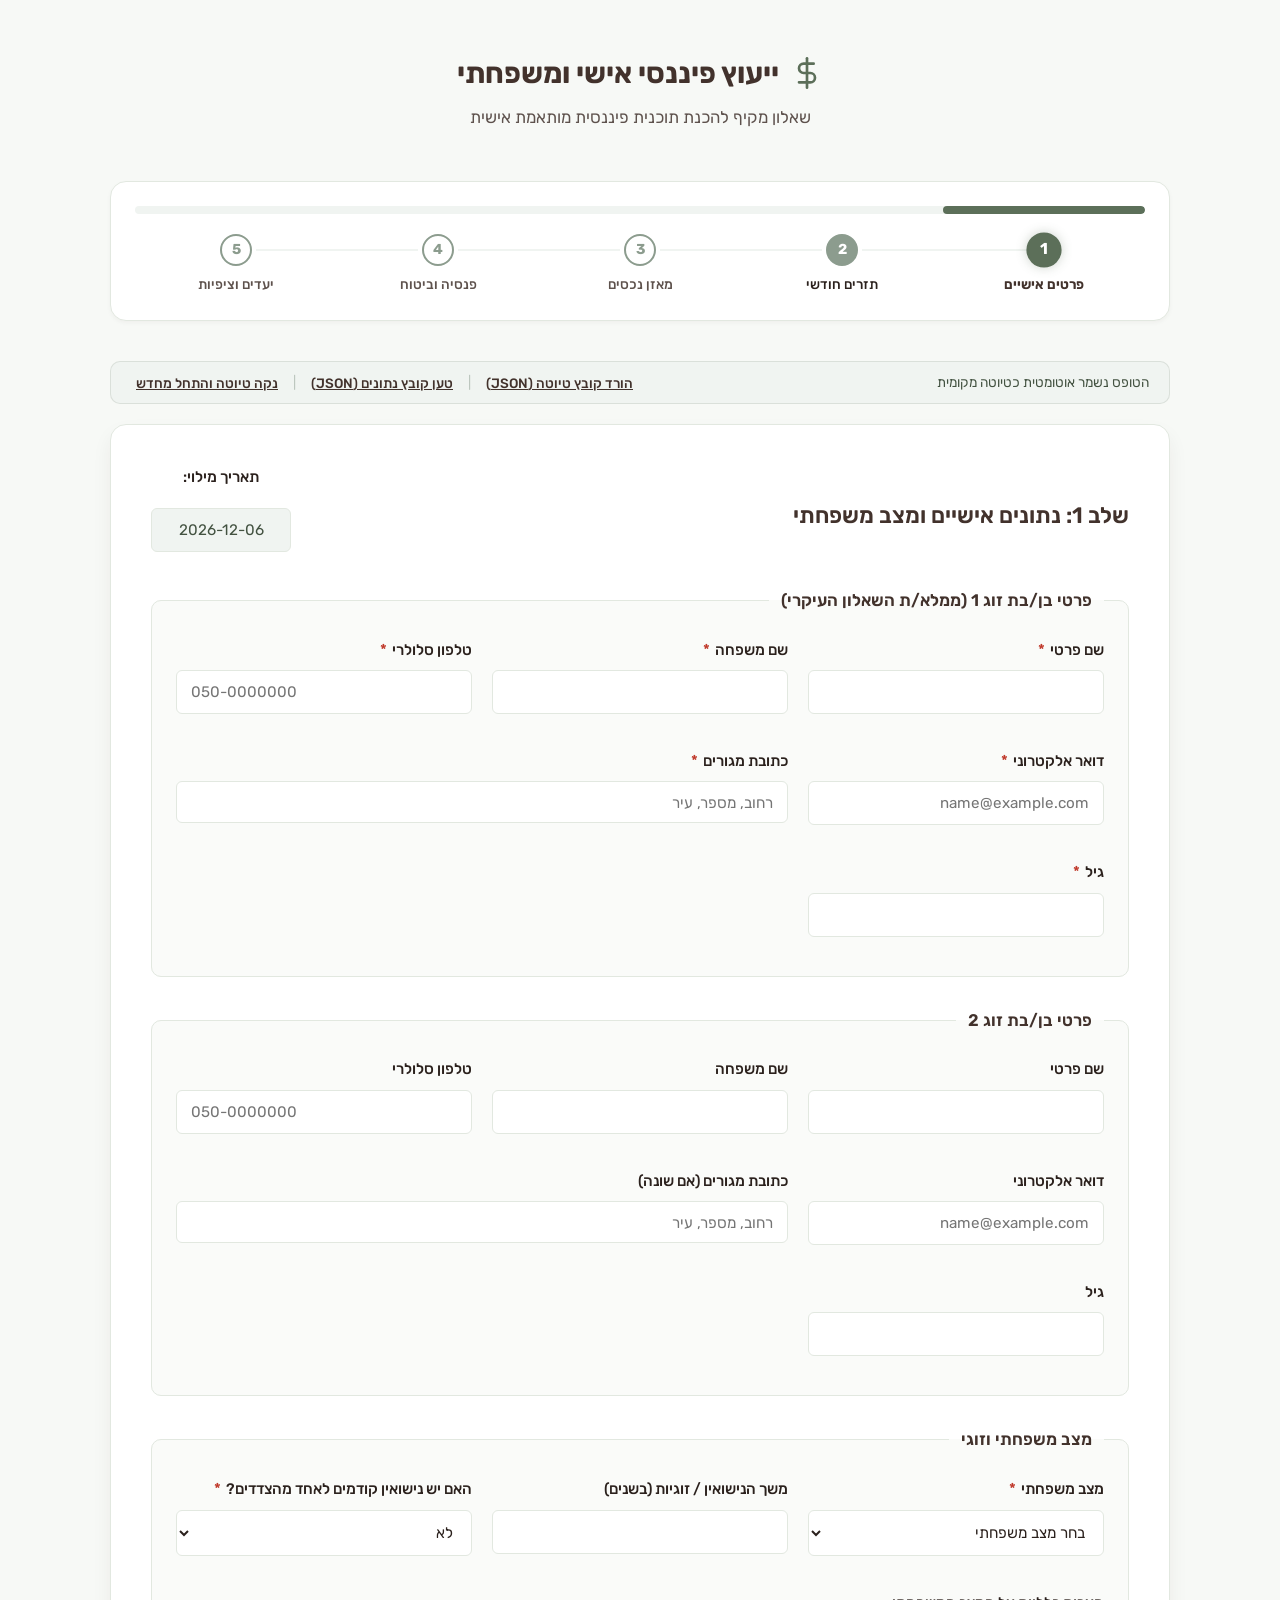
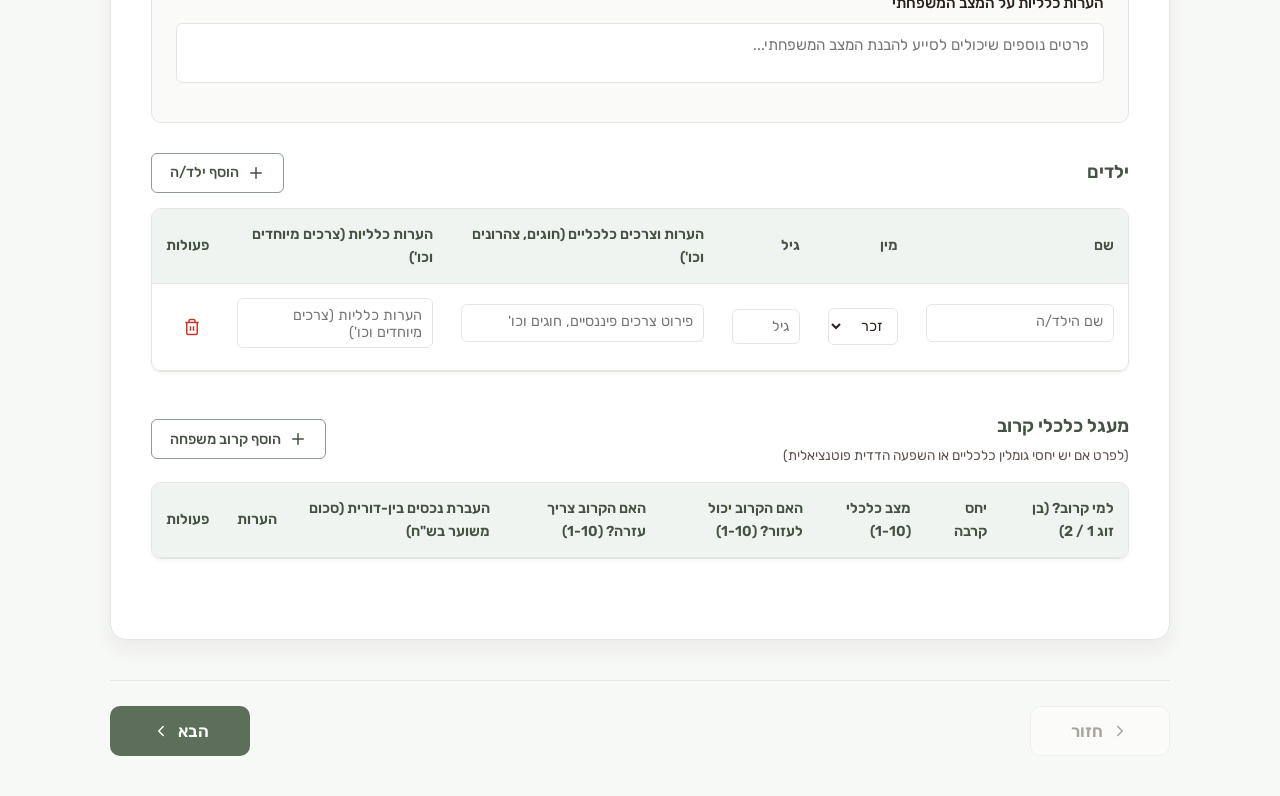
==== index.html @ cce0f3d1 "the update" ====
<!DOCTYPE html>
<html lang="he" dir="rtl">
<head>
  <meta charset="UTF-8">
  <meta name="viewport" content="width=device-width, initial-scale=1.0">
  <title>שאלון פרטים אישיים לייעוץ פיננסי אישי</title>
  
  <!-- Google Fonts - Rubik -->
  <link rel="preconnect" href="https://fonts.googleapis.com">
  <link rel="preconnect" href="https://fonts.gstatic.com" crossorigin>
  <link href="https://fonts.googleapis.com/css2?family=Rubik:wght@300;400;500;600;700&display=swap" rel="stylesheet">
  
  <!-- CSS Styling -->
  <link rel="stylesheet" href="style.css">
</head>
<body>
  <div class="app-container">
    <header class="app-header">
      <div class="logo-area">
        <svg class="header-icon" viewBox="0 0 24 24" fill="none" stroke="currentColor" stroke-width="2" stroke-linecap="round" stroke-linejoin="round">
          <line x1="12" y1="1" x2="12" y2="23"></line>
          <path d="M17 5H9.5a3.5 3.5 0 0 0 0 7h5a3.5 3.5 0 0 1 0 7H6"></path>
        </svg>
        <h1>ייעוץ פיננסי אישי ומשפחתי</h1>
      </div>
      <p class="subtitle">שאלון מקיף להכנת תוכנית פיננסית מותאמת אישית</p>
    </header>

    <!-- Progress Tracker -->
    <div class="progress-container">
      <div class="progress-bar-bg">
        <div class="progress-bar-fill" id="progressBar"></div>
      </div>
      <div class="steps-indicator">
        <div class="step-dot active" data-step="1">
          <span class="dot-num">1</span>
          <span class="dot-label">פרטים אישיים</span>
        </div>
        <div class="step-dot" data-step="2">
          <span class="dot-num">2</span>
          <span class="dot-label">תזרים חודשי</span>
        </div>
        <div class="step-dot" data-step="3">
          <span class="dot-num">3</span>
          <span class="dot-label">מאזן נכסים</span>
        </div>
        <div class="step-dot" data-step="4">
          <span class="dot-num">4</span>
          <span class="dot-label">פנסיה וביטוח</span>
        </div>
        <div class="step-dot" data-step="5">
          <span class="dot-num">5</span>
          <span class="dot-label">יעדים וציפיות</span>
        </div>
      </div>
    </div>

    <!-- Notification Bar -->
    <div id="notification" class="notification hidden"></div>

    <!-- Draft Status -->
    <div class="draft-status-bar">
      <span id="draftStatus">הטופס נשמר אוטומטית כטיוטה מקומית</span>
      <div class="draft-actions">
        <button type="button" class="btn-text" id="downloadDraftBtn">הורד קובץ טיוטה (JSON)</button>
        <span class="divider">|</span>
        <button type="button" class="btn-text" id="uploadJsonBtn">טען קובץ נתונים (JSON)</button>
        <input type="file" id="jsonFileInput" accept=".json" class="hidden">
        <span class="divider">|</span>
        <button type="button" class="btn-text" id="clearDraftBtn">נקה טיוטה והתחל מחדש</button>
      </div>
    </div>

    <!-- Main Form -->
    <form id="questionnaireForm" novalidate>
      
      <!-- ================= STEP 1 ================= -->
      <section class="form-step active" id="step1">
        <div class="section-card">
          <div class="card-header">
            <h2>שלב 1: נתונים אישיים ומצב משפחתי</h2>
            <div class="form-group inline-date">
              <label for="fill_date">תאריך מילוי:</label>
              <input type="text" id="fill_date" name="general[fill_date]" readonly class="input-readonly">
            </div>
          </div>

          <!-- Partner 1 -->
          <fieldset class="partner-fieldset">
            <legend>פרטי בן/בת זוג 1 (ממלא/ת השאלון העיקרי)</legend>
            <div class="form-grid">
              <div class="form-group">
                <label for="p1_first_name">שם פרטי <span class="required">*</span></label>
                <input type="text" id="p1_first_name" name="partner1[first_name]" required>
              </div>
              <div class="form-group">
                <label for="p1_last_name">שם משפחה <span class="required">*</span></label>
                <input type="text" id="p1_last_name" name="partner1[last_name]" required>
              </div>
              <div class="form-group">
                <label for="p1_phone">טלפון סלולרי <span class="required">*</span></label>
                <input type="tel" id="p1_phone" name="partner1[phone]" placeholder="050-0000000" required>
              </div>
              <div class="form-group">
                <label for="p1_email">דואר אלקטרוני <span class="required">*</span></label>
                <input type="email" id="p1_email" name="partner1[email]" placeholder="name@example.com" required>
              </div>
              <div class="form-group span-2">
                <label for="p1_address">כתובת מגורים <span class="required">*</span></label>
                <textarea id="p1_address" name="partner1[address]" placeholder="רחוב, מספר, עיר" required rows="1"></textarea>
              </div>
              <div class="form-group">
                <label for="p1_age">גיל <span class="required">*</span></label>
                <input type="number" id="p1_age" name="partner1[age]" min="18" max="120" required>
              </div>
            </div>
          </fieldset>

          <!-- Partner 2 -->
          <fieldset class="partner-fieldset">
            <legend>פרטי בן/בת זוג 2</legend>
            <div class="form-grid">
              <div class="form-group">
                <label for="p2_first_name">שם פרטי</label>
                <input type="text" id="p2_first_name" name="partner2[first_name]">
              </div>
              <div class="form-group">
                <label for="p2_last_name">שם משפחה</label>
                <input type="text" id="p2_last_name" name="partner2[last_name]">
              </div>
              <div class="form-group">
                <label for="p2_phone">טלפון סלולרי</label>
                <input type="tel" id="p2_phone" name="partner2[phone]" placeholder="050-0000000">
              </div>
              <div class="form-group">
                <label for="p2_email">דואר אלקטרוני</label>
                <input type="email" id="p2_email" name="partner2[email]" placeholder="name@example.com">
              </div>
              <div class="form-group span-2">
                <label for="p2_address">כתובת מגורים (אם שונה)</label>
                <textarea id="p2_address" name="partner2[address]" placeholder="רחוב, מספר, עיר" rows="1"></textarea>
              </div>
              <div class="form-group">
                <label for="p2_age">גיל</label>
                <input type="number" id="p2_age" name="partner2[age]" min="18" max="120">
              </div>
            </div>
          </fieldset>

          <!-- Family Status -->
          <fieldset class="family-status-fieldset">
            <legend>מצב משפחתי וזוגי</legend>
            <div class="form-grid">
              <div class="form-group">
                <label for="marital_status">מצב משפחתי <span class="required">*</span></label>
                <select id="marital_status" name="family[marital_status]" required>
                  <option value="" disabled selected>בחר מצב משפחתי</option>
                  <option value="married">נשואים</option>
                  <option value="cohabiting">בזוגיות / ידועים בציבור</option>
                  <option value="single">רווק/ה</option>
                  <option value="divorced">גרוש/ה</option>
                  <option value="widowed">אלמן/ה</option>
                  <option value="single_parent">חד הורי/ת</option>
                </select>
              </div>
              <div class="form-group" id="marriage_duration_container">
                <label for="marriage_duration">משך הנישואין / זוגיות (בשנים)</label>
                <input type="number" id="marriage_duration" name="family[marriage_duration]" min="0">
              </div>
              <div class="form-group">
                <label for="previous_marriage">האם יש נישואין קודמים לאחד מהצדדים? <span class="required">*</span></label>
                <select id="previous_marriage" name="family[previous_marriage]" required>
                  <option value="no">לא</option>
                  <option value="yes">כן</option>
                </select>
              </div>
              <div class="form-group span-3">
                <label for="family_notes">הערות כלליות על המצב המשפחתי</label>
                <textarea id="family_notes" name="family[notes]" rows="2" placeholder="פרטים נוספים שיכולים לסייע להבנת המצב המשפחתי..."></textarea>
              </div>
            </div>
          </fieldset>

          <!-- Dynamic Children Table -->
          <div class="table-section">
            <div class="table-header">
              <h3>ילדים</h3>
              <button type="button" class="btn-secondary add-row-btn" data-table="childrenTable">
                <svg class="btn-icon" viewBox="0 0 24 24" fill="none" stroke="currentColor" stroke-width="2" stroke-linecap="round" stroke-linejoin="round"><line x1="12" y1="5" x2="12" y2="19"></line><line x1="5" y1="12" x2="19" y2="12"></line></svg>
                הוסף ילד/ה
              </button>
            </div>
            <div class="responsive-table-wrapper">
              <table id="childrenTable" class="dynamic-table">
                <thead>
                  <tr>
                    <th>שם</th>
                    <th>מין</th>
                    <th>גיל</th>
                    <th>הערות וצרכים כלכליים (חוגים, צהרונים וכו')</th>
                    <th>הערות כלליות (צרכים מיוחדים וכו')</th>
                    <th class="col-actions">פעולות</th>
                  </tr>
                </thead>
                <tbody>
                  <!-- Rows added dynamically -->
                </tbody>
              </table>
            </div>
          </div>

          <!-- Dynamic Close Financial Circle Table -->
          <div class="table-section">
            <div class="table-header">
              <div>
                <h3>מעגל כלכלי קרוב</h3>
                <span class="table-subtitle" style="font-size: 0.85rem; color: var(--color-text-muted); display: block; margin-top: 4px;">(לפרט אם יש יחסי גומלין כלכליים או השפעה הדדית פוטנציאלית)</span>
              </div>
              <button type="button" class="btn-secondary add-row-btn" data-table="circleTable">
                <svg class="btn-icon" viewBox="0 0 24 24" fill="none" stroke="currentColor" stroke-width="2" stroke-linecap="round" stroke-linejoin="round"><line x1="12" y1="5" x2="12" y2="19"></line><line x1="5" y1="12" x2="19" y2="12"></line></svg>
                הוסף קרוב משפחה
              </button>
            </div>
            <div class="responsive-table-wrapper">
              <table id="circleTable" class="dynamic-table">
                <thead>
                  <tr>
                    <th>למי קרוב? (בן זוג 1 / 2)</th>
                    <th>יחס קרבה</th>
                    <th>מצב כלכלי (1-10)</th>
                    <th>האם הקרוב יכול לעזור? (1-10)</th>
                    <th>האם הקרוב צריך עזרה? (1-10)</th>
                    <th>העברת נכסים בין-דורית (סכום משוער בש"ח)</th>
                    <th>הערות</th>
                    <th class="col-actions">פעולות</th>
                  </tr>
                </thead>
                <tbody>
                  <!-- Rows added dynamically -->
                </tbody>
              </table>
            </div>
          </div>
        </div>
      </section>

      <!-- ================= STEP 2 ================= -->
      <section class="form-step" id="step2">
        <div class="section-card">
          <h2>שלב 2: תזרים חודשי</h2>
          <h3 class="step-subheading" style="margin-bottom: 25px; font-size: 1.3rem; color: var(--color-primary-dark); border-bottom: 1.5px dashed var(--color-border); padding-bottom: 8px;">הכנסות</h3>

          <!-- Partner 1 Income -->
          <fieldset class="partner-fieldset">
            <legend>הכנסות ותעסוקה: בן/בת זוג 1</legend>
            <div class="form-grid">
              <div class="form-group">
                <label for="p1_job_title">מקום עבודה / עיסוק / תפקיד</label>
                <textarea id="p1_job_title" name="income1[job_title]" placeholder="למשל: מהנדס תוכנה בחברת הייטק" rows="1"></textarea>
              </div>
              <div class="form-group">
                <label for="p1_employment_type">סוג תעסוקה</label>
                <select id="p1_employment_type" name="partner1[employment_type]">
                  <option value="employee" selected>שכיר/ה</option>
                  <option value="self_employed">עצמאי/ת</option>
                </select>
              </div>
              <div class="form-group" id="p1_employee_income_container">
                <label for="p1_employee_income">הכנסה נטו כשכיר (ממוצע 3 חודשים אחרונים בש"ח)</label>
                <input type="number" id="p1_employee_income" name="income1[employee_income]" min="0" placeholder="0">
              </div>
              <div class="form-group" id="p1_bonuses_container">
                <label for="p1_bonuses">בונוסים ומענקים שנתיים (במונחים שנתיים בש"ח)</label>
                <input type="number" id="p1_bonuses" name="income1[bonuses]" min="0" placeholder="0">
              </div>
              <div class="form-group hidden" id="p1_self_employed_income_container">
                <label for="p1_self_employed_income">הכנסה נטו כעצמאי (ממוצע 3 חודשים אחרונים בש"ח) <span style="font-weight: normal; font-size: 0.85rem; color: var(--color-text-muted);">* להיעזר ברו"ח/יועץ מס לקביעת הנטו</span></label>
                <input type="number" id="p1_self_employed_income" name="income1[self_employed_income]" min="0" placeholder="0">
              </div>
              <div class="form-group span-2">
                <label for="p1_previous_jobs">מקומות עבודה קודמים (בשנתיים האחרונות - רלוונטי ליציבות)</label>
                <textarea id="p1_previous_jobs" name="income1[previous_jobs]" placeholder="מקום עבודה, תקופה, שכר" rows="1"></textarea>
              </div>
              <div class="form-group span-3">
                <label for="p1_income_notes">הערות על הכנסות בן/בת זוג 1</label>
                <textarea id="p1_income_notes" name="income1[notes]" rows="2" placeholder="למשל: צפי להעלאה, תנודתיות בשכר, רכיבי שכר מיוחדים וכו'"></textarea>
              </div>
            </div>
          </fieldset>

          <!-- Partner 2 Income -->
          <fieldset class="partner-fieldset">
            <legend>הכנסות ותעסוקה: בן/בת זוג 2</legend>
            <div class="form-grid">
              <div class="form-group">
                <label for="p2_job_title">מקום עבודה / עיסוק / תפקיד</label>
                <textarea id="p2_job_title" name="income2[job_title]" placeholder="למשל: מורה במשרד החינוך" rows="1"></textarea>
              </div>
              <div class="form-group">
                <label for="p2_employment_type">סוג תעסוקה</label>
                <select id="p2_employment_type" name="partner2[employment_type]">
                  <option value="employee" selected>שכיר/ה</option>
                  <option value="self_employed">עצמאי/ת</option>
                </select>
              </div>
              <div class="form-group" id="p2_employee_income_container">
                <label for="p2_employee_income">הכנסה נטו כשכיר (ממוצע 3 חודשים אחרונים בש"ח)</label>
                <input type="number" id="p2_employee_income" name="income2[employee_income]" min="0" placeholder="0">
              </div>
              <div class="form-group" id="p2_bonuses_container">
                <label for="p2_bonuses">בונוסים ומענקים שנתיים (במונחים שנתיים בש"ח)</label>
                <input type="number" id="p2_bonuses" name="income2[bonuses]" min="0" placeholder="0">
              </div>
              <div class="form-group hidden" id="p2_self_employed_income_container">
                <label for="p2_self_employed_income">הכנסה נטו כעצמאי (ממוצע 3 חודשים אחרונים בש"ח) <span style="font-weight: normal; font-size: 0.85rem; color: var(--color-text-muted);">* להיעזר ברו"ח/יועץ מס לקביעת הנטו</span></label>
                <input type="number" id="p2_self_employed_income" name="income2[self_employed_income]" min="0" placeholder="0">
              </div>
              <div class="form-group span-2">
                <label for="p2_previous_jobs">מקומות עבודה קודמים (בשנתיים האחרונות - רלוונטי ליציבות)</label>
                <textarea id="p2_previous_jobs" name="income2[previous_jobs]" placeholder="מקום עבודה, תקופה, שכר" rows="1"></textarea>
              </div>
              <div class="form-group span-3">
                <label for="p2_income_notes">הערות על הכנסות בן/בת זוג 2</label>
                <textarea id="p2_income_notes" name="income2[notes]" rows="2" placeholder="למשל: צפי להעלאה, תנודתיות בשכר, רכיבי שכר מיוחדים וכו'"></textarea>
              </div>
            </div>
          </fieldset>

          <!-- Additional Income Table -->
          <div class="table-section">
            <div class="table-header">
              <h3>הכנסות נוספות (קצבאות ילדים, שכירות מנכס, תמיכה משפחתית קבועה וכדומה)</h3>
              <button type="button" class="btn-secondary add-row-btn" data-table="additionalIncomeTable">
                <svg class="btn-icon" viewBox="0 0 24 24" fill="none" stroke="currentColor" stroke-width="2" stroke-linecap="round" stroke-linejoin="round"><line x1="12" y1="5" x2="12" y2="19"></line><line x1="5" y1="12" x2="19" y2="12"></line></svg>
                הוסף הכנסה נוספת
              </button>
            </div>
            <div class="responsive-table-wrapper">
              <table id="additionalIncomeTable" class="dynamic-table">
                <thead>
                  <tr>
                    <th>מקור ההכנסה</th>
                    <th>סכום חודשי ממוצע (בש"ח)</th>
                    <th>הערות (קבוע/זמני, מועד סיום צפוי)</th>
                    <th class="col-actions">פעולות</th>
                  </tr>
                </thead>
                <tbody>
                  <!-- Rows added dynamically -->
                </tbody>
              </table>
            </div>
          </div>

          <!-- Family Expenses Table -->
          <div class="table-section">
            <h3 class="step-subheading" style="margin-bottom: 25px; font-size: 1.3rem; color: var(--color-primary-dark); border-bottom: 1.5px dashed var(--color-border); padding-bottom: 8px; margin-top: 40px;">הוצאות</h3>
            <div class="info-box">
              <svg class="info-icon" viewBox="0 0 24 24" fill="none" stroke="currentColor" stroke-width="2" stroke-linecap="round" stroke-linejoin="round">
                <circle cx="12" cy="12" r="10"></circle>
                <line x1="12" y1="16" x2="12" y2="12"></line>
                <line x1="12" y1="8" x2="12.01" y2="8"></line>
              </svg>
              <span><strong>איך משיגים ריכוז הוצאות מדויק?</strong> מומלץ להיכנס לאתר הבנק שלכם ולאתרי חברות כרטיסי האשראי, ולהפיק דו"ח ריכוז הוצאות או פירוט תנועות של 3 החודשים האחרונים. רוב הבנקים וחברות האשראי מציגים כיום באזור האישי כלים אוטומטיים וגרפים המנתחים ומחלקים את ההוצאות שלכם לפי קטגוריות באופן אוטומטי.</span>
            </div>
            
            <div class="table-header">
              <h3>פירוט הוצאות המשפחה (ממוצע 3 חודשים אחרונים)</h3>
              <button type="button" class="btn-secondary add-row-btn" data-table="expensesTable">
                <svg class="btn-icon" viewBox="0 0 24 24" fill="none" stroke="currentColor" stroke-width="2" stroke-linecap="round" stroke-linejoin="round"><line x1="12" y1="5" x2="12" y2="19"></line><line x1="5" y1="12" x2="19" y2="12"></line></svg>
                הוסף סעיף הוצאה
              </button>
            </div>
            <div class="responsive-table-wrapper">
              <table id="expensesTable" class="dynamic-table">
                <thead>
                  <tr>
                    <th>הוצאות</th>
                    <th>חודש 1 (ש"ח)</th>
                    <th>חודש 2 (ש"ח)</th>
                    <th>חודש 3 (ש"ח)</th>
                    <th>ממוצע (ש"ח)</th>
                    <th>הערות</th>
                    <th class="col-actions">פעולות</th>
                  </tr>
                </thead>
                <tbody>
                  <!-- Rows added dynamically -->
                </tbody>
              </table>
            </div>
            <div class="table-total-bar">
              <span>סך הכל הוצאות חודשיות מחושב: <strong><span id="computedTotalExpenses">0</span> ש"ח</strong></span>
            </div>
          </div>
        </div>
      </section>

      <!-- ================= STEP 3 ================= -->
      <section class="form-step" id="step3">
        <div class="section-card">
          <h2>שלב 3: נכסים והתחייבויות (מאזן)</h2>

          <!-- Real Estate Table -->
          <div class="table-section">
            <div class="table-header">
              <h3>נדל"ן (בית מגורים ונדל"ן להשקעה)</h3>
              <button type="button" class="btn-secondary add-row-btn" data-table="realEstateTable">
                <svg class="btn-icon" viewBox="0 0 24 24" fill="none" stroke="currentColor" stroke-width="2" stroke-linecap="round" stroke-linejoin="round"><line x1="12" y1="5" x2="12" y2="19"></line><line x1="5" y1="12" x2="19" y2="12"></line></svg>
                הוסף נכס נדל"ן
              </button>
            </div>
            <div class="responsive-table-wrapper">
              <table id="realEstateTable" class="dynamic-table">
                <thead>
                  <tr>
                    <th>תיאור הנכס וייעודו (מגורים/השקעה)</th>
                    <th>שווי קנייה (ש"ח)</th>
                    <th>שווי נוכחי מוערך (ש"ח)</th>
                    <th>סכום משכנתא מקורי שנלקח (ש"ח)</th>
                    <th>יתרת משכנתא נוכחית (ש"ח)</th>
                    <th>הערות</th>
                    <th class="col-actions">פעולות</th>
                  </tr>
                </thead>
                <tbody>
                  <!-- Rows added dynamically -->
                </tbody>
              </table>
            </div>
          </div>

          <!-- Mortgage Details (From sheet) -->
          <div class="table-section">
            <div class="info-box">
              <svg class="info-icon" viewBox="0 0 24 24" fill="none" stroke="currentColor" stroke-width="2" stroke-linecap="round" stroke-linejoin="round">
                <circle cx="12" cy="12" r="10"></circle>
                <line x1="12" y1="16" x2="12" y2="12"></line>
                <line x1="12" y1="8" x2="12.01" y2="8"></line>
              </svg>
              <span><strong>איך משיגים דו"ח סילוקין עדכני?</strong> דו"ח סילוקין הוא מסמך רשמי מהבנק המפרט את יתרת ההלוואה הנותרת לסילוק המשכנתא שלכם. ניתן להפיק אותו בקלות דרך האזור האישי באתר או באפליקציית הבנק שלכם, או בבקשה מול פקיד המשכנתאות בסניף.</span>
            </div>
            <div class="table-header">
              <h3>פירוט משכנתאות קיימות (לפי דו"ח סילוקין עדכני)</h3>
              <button type="button" class="btn-secondary add-row-btn" data-table="mortgageTable">
                <svg class="btn-icon" viewBox="0 0 24 24" fill="none" stroke="currentColor" stroke-width="2" stroke-linecap="round" stroke-linejoin="round"><line x1="12" y1="5" x2="12" y2="19"></line><line x1="5" y1="12" x2="19" y2="12"></line></svg>
                הוסף מסלול משכנתא
              </button>
            </div>
            <div class="responsive-table-wrapper">
              <table id="mortgageTable" class="dynamic-table">
                <thead>
                  <tr>
                    <th>בנק מלווה</th>
                    <th>שם המסלול (פריים, קל"צ, משתנה וכו')</th>
                    <th>סכום מקורי (ש"ח)</th>
                    <th>יתרת קרן נוכחית (ש"ח)</th>
                    <th>אחוז ריבית</th>
                    <th>מועד סיום צפוי</th>
                    <th>החזר חודשי (ש"ח)</th>
                    <th>הערות</th>
                    <th class="col-actions">פעולות</th>
                  </tr>
                </thead>
                <tbody>
                  <!-- Rows added dynamically -->
                </tbody>
              </table>
            </div>
          </div>

          <!-- Vehicles Table -->
          <div class="table-section">
            <div class="table-header">
              <h3>רכבים</h3>
              <button type="button" class="btn-secondary add-row-btn" data-table="vehiclesTable">
                <svg class="btn-icon" viewBox="0 0 24 24" fill="none" stroke="currentColor" stroke-width="2" stroke-linecap="round" stroke-linejoin="round"><line x1="12" y1="5" x2="12" y2="19"></line><line x1="5" y1="12" x2="19" y2="12"></line></svg>
                הוסף רכב
              </button>
            </div>
            <div class="responsive-table-wrapper">
              <table id="vehiclesTable" class="dynamic-table">
                <thead>
                  <tr>
                    <th>יצרן ודגם</th>
                    <th>שנת ייצור</th>
                    <th>
                      שווי שוק נוכחי (לפי לוי יצחק בש"ח)
                      <span class="tooltip-trigger">*
                        <span class="tooltip-box">כדי לקבל את שווי השוק העדכני של הרכב שלכם, היכנסו לאתר 'לוי יצחק', הזינו את פרטי הרכב המדויקים (דגם, שנת ייצור וחודש עלייה לכביש) וקבלו את הערכת השווי הרשמית.</span>
                      </span>
                    </th>
                    <th>הערות (בבעלות/ליסינג, הלוואה על הרכב)</th>
                    <th class="col-actions">פעולות</th>
                  </tr>
                </thead>
                <tbody>
                  <!-- Rows added dynamically -->
                </tbody>
              </table>
            </div>
          </div>

          <!-- Future / Other Assets -->
          <fieldset class="assets-fieldset">
            <legend>נכסים נוספים/עתידיים</legend>
            <div class="form-grid">
              <div class="form-group span-3">
                <label for="future_assets_details">פירוט נכסים עתידיים או לא נזילים (מניות/אופציות שיבשילו, קרקעות בהליכי הפשרה, ירושות צפויות וכדומה)</label>
                <textarea id="future_assets_details" name="assets[future_assets_details]" rows="2" placeholder="פרטים על נכסים צפויים, מועד מימוש משוער, שווי מוערך וסיכונים..."></textarea>
              </div>
            </div>
          </fieldset>

          <!-- Bank & Credit Cards Table -->
          <div class="table-section">
            <div class="table-header">
              <h3>חשבונות בנק</h3>
              <button type="button" class="btn-secondary add-row-btn" data-table="bankAccountsTable">
                <svg class="btn-icon" viewBox="0 0 24 24" fill="none" stroke="currentColor" stroke-width="2" stroke-linecap="round" stroke-linejoin="round"><line x1="12" y1="5" x2="12" y2="19"></line><line x1="5" y1="12" x2="19" y2="12"></line></svg>
                הוסף חשבון בנק
              </button>
            </div>
            <div class="responsive-table-wrapper">
              <table id="bankAccountsTable" class="dynamic-table">
                <thead>
                  <tr>
                    <th>שם הבנק והסניף</th>
                    <th>בעלי החשבון</th>
                    <th>מסגרת עו"ש מאושרת (ש"ח)</th>
                    <th>למה משתמשים בחשבון?</th>
                    <th>הוגבל בעבר?</th>
                    <th class="col-actions">פעולות</th>
                  </tr>
                </thead>
                <tbody>
                  <!-- Rows added dynamically -->
                </tbody>
              </table>
            </div>
          </div>

          <!-- Credit Cards Table -->
          <div class="table-section">
            <div class="table-header">
              <h3>כרטיסי אשראי</h3>
              <button type="button" class="btn-secondary add-row-btn" data-table="creditCardsTable">
                <svg class="btn-icon" viewBox="0 0 24 24" fill="none" stroke="currentColor" stroke-width="2" stroke-linecap="round" stroke-linejoin="round"><line x1="12" y1="5" x2="12" y2="19"></line><line x1="5" y1="12" x2="19" y2="12"></line></svg>
                הוסף כרטיס אשראי
              </button>
            </div>
            <div class="responsive-table-wrapper">
              <table id="creditCardsTable" class="dynamic-table">
                <thead>
                  <tr>
                    <th>בעל הכרטיס</th>
                    <th>שם הכרטיס</th>
                    <th>4 ספרות אחרונות</th>
                    <th>מסגרת (ש"ח)</th>
                    <th>למה משמש הכרטיס?</th>
                    <th>הערות...</th>
                    <th class="col-actions">פעולות</th>
                  </tr>
                </thead>
                <tbody>
                  <!-- Rows added dynamically -->
                </tbody>
              </table>
            </div>
          </div>

          <!-- Financial Assets -->
          <div class="table-section">
            <div class="table-header">
              <h3>נכסים פיננסיים (חיסכון, קופות גמל, השתלמות, עו"ש, ניירות ערך)</h3>
              <button type="button" class="btn-secondary add-row-btn" data-table="financialAssetsTable">
                <svg class="btn-icon" viewBox="0 0 24 24" fill="none" stroke="currentColor" stroke-width="2" stroke-linecap="round" stroke-linejoin="round"><line x1="12" y1="5" x2="12" y2="19"></line><line x1="5" y1="12" x2="19" y2="12"></line></svg>
                הוסף נכס פיננסי
              </button>
            </div>
            <div class="responsive-table-wrapper">
              <table id="financialAssetsTable" class="dynamic-table">
                <thead>
                  <tr>
                    <th>סוג החיסכון/נכס (עו"ש, ני"ע, קופת גמל, השתלמות)</th>
                    <th>חברה מנהלת / בנק</th>
                    <th>סכום צבור נוכחי (ש"ח)</th>
                    <th>הערות (ייעוד הכסף, מועד נזילות)</th>
                    <th class="col-actions">פעולות</th>
                  </tr>
                </thead>
                <tbody>
                  <!-- Rows added dynamically -->
                </tbody>
              </table>
            </div>
          </div>

          <!-- Financial Asset Management Questions -->
          <fieldset class="assets-management-fieldset">
            <legend>איכויות ניהול הנכסים הפיננסיים</legend>
            <div class="form-grid">
              <div class="form-group">
                <label for="asset_tracking">באיזו תדירות מתבצע מעקב שוטף אחר הנכסים?</label>
                <select id="asset_tracking" name="assets_management[tracking]">
                  <option value="" disabled selected>בחר תדירות</option>
                  <option value="weekly">פעם בשבוע</option>
                  <option value="monthly">פעם בחודש</option>
                  <option value="quarterly">פעם ברבעון</option>
                  <option value="annually">פעם בשנה</option>
                  <option value="never">כמעט ולא מתבצע מעקב</option>
                </select>
              </div>
              <div class="form-group">
                <label for="risk_appetite">הערכת רמת סיכון לעומת תשואה בתיק הקיים</label>
                <select id="risk_appetite" name="assets_management[risk_vs_yield]">
                  <option value="" disabled selected>בחר הערכה</option>
                  <option value="low_risk">תשואה נמוכה וסיכון נמוך מאוד (שמרני)</option>
                  <option value="medium_risk">סיכון בינוני ותשואה ממוצעת (מאוזן)</option>
                  <option value="high_risk">סיכון גבוה מתוך שאיפה לתשואה גבוהה (אקטיבי)</option>
                  <option value="unknown">לא ידוע לי מה רמת הסיכון בתיק</option>
                </select>
              </div>
              <div class="form-group">
                <label for="management_fees">האם דמי הניהול והעמלות נבדקים באופן קבוע?</label>
                <select id="management_fees" name="assets_management[fees_check]">
                  <option value="" disabled selected>בחר תשובה</option>
                  <option value="yes">כן, נבדקים ומקוחים באופן שוטף</option>
                  <option value="rarely">לעיתים רחוקות</option>
                  <option value="no">לא נבדקים כלל</option>
                </select>
              </div>
            </div>
          </fieldset>

          <!-- Liabilities Table -->
          <div class="table-section">
            <div class="table-header">
              <h3>התחייבויות והלוואות (אוברדראפט, חברים/משפחה, בנקים, חברות כרטיסי אשראי)</h3>
              <button type="button" class="btn-secondary add-row-btn" data-table="liabilitiesTable">
                <svg class="btn-icon" viewBox="0 0 24 24" fill="none" stroke="currentColor" stroke-width="2" stroke-linecap="round" stroke-linejoin="round"><line x1="12" y1="5" x2="12" y2="19"></line><line x1="5" y1="12" x2="19" y2="12"></line></svg>
                הוסף הלוואה/התחייבות
              </button>
            </div>
            <div class="responsive-table-wrapper">
              <table id="liabilitiesTable" class="dynamic-table">
                <thead>
                  <tr>
                    <th>פרטי המלווה / גורם</th>
                    <th>מטרת ההלוואה</th>
                    <th>סכום מקורי (ש"ח)</th>
                    <th>יתרה עדכנית (ש"ח)</th>
                    <th>החזר חודשי (ש"ח)</th>
                    <th>מועד התחלה</th>
                    <th>מועד סיום צפוי</th>
                    <th>אחוז ריבית</th>
                    <th class="col-actions">פעולות</th>
                  </tr>
                </thead>
                <tbody>
                  <!-- Rows added dynamically -->
                </tbody>
              </table>
            </div>
          </div>
        </div>
      </section>

      <!-- ================= STEP 4 ================= -->
      <section class="form-step" id="step4">
        <div class="section-card">
          <h2>שלב 4: פנסיה וחיסכון ארוך טווח (לפי המסלקה הפנסיונית), ביטוחים ומקרים מיוחדים</h2>

          <!-- Pension Clearinghouse Info Box -->
          <div class="info-box">
            <svg class="info-icon" viewBox="0 0 24 24" fill="none" stroke="currentColor" stroke-width="2" stroke-linecap="round" stroke-linejoin="round">
              <circle cx="12" cy="12" r="10"></circle>
              <line x1="12" y1="16" x2="12" y2="12"></line>
              <line x1="12" y1="8" x2="12.01" y2="8"></line>
            </svg>
            <span><strong>איך משיגים את נתוני הפנסיה?</strong>כדי לקבל תמונת מצב מלאה על כל החסכונות הפנסיוניים שלכם, היכנסו לאתר 'המסלקה הפנסיונית' (https://www.swiftness.co.il). לאחר הרשמה קצרה והזדהות מאובטחת, המערכת תפיק עבורכם דו"ח ריכוז נתונים שמרכז את כל קרנות הפנסיה, קופות הגמל וביטוחי המנהלים שלכם במקום אחד.</span>
          </div>

          <!-- Combined Pensions Table -->
          <div class="table-section">
            <div class="table-header">
              <h3>חסכונות פנסיוניים וביטוחי מנהלים</h3>
              <button type="button" class="btn-secondary add-row-btn" data-table="pensionsTable">
                <svg class="btn-icon" viewBox="0 0 24 24" fill="none" stroke="currentColor" stroke-width="2" stroke-linecap="round" stroke-linejoin="round"><line x1="12" y1="5" x2="12" y2="19"></line><line x1="5" y1="12" x2="19" y2="12"></line></svg>
                הוסף חיסכון פנסיוני
              </button>
            </div>
            <div class="responsive-table-wrapper">
              <table id="pensionsTable" class="dynamic-table">
                <thead>
                  <tr>
                    <th>שייך למי?</th>
                    <th>שם הקרן / חברה מנהלת</th>
                    <th>ביטוח מנהלים?</th>
                    <th>סכום הוני נוכחי (ש"ח)</th>
                    <th>סכום הפקדה חודשי (ש"ח)</th>
                    <th>ביטוח חיים (בביטוח מנהלים)</th>
                    <th>מקדם קצבה (בביטוח מנהלים)</th>
                    <th>הערות</th>
                    <th class="col-actions">פעולות</th>
                  </tr>
                </thead>
                <tbody>
                  <!-- Rows added dynamically -->
                </tbody>
              </table>
            </div>
          </div>

          <!-- Allowances Table -->
          <div class="table-section">
            <div class="table-header">
              <h3>קצבאות (פנסיה ממקור אחר, ביטוח לאומי)</h3>
              <button type="button" class="btn-secondary add-row-btn" data-table="allowancesTable">
                <svg class="btn-icon" viewBox="0 0 24 24" fill="none" stroke="currentColor" stroke-width="2" stroke-linecap="round" stroke-linejoin="round"><line x1="12" y1="5" x2="12" y2="19"></line><line x1="5" y1="12" x2="19" y2="12"></line></svg>
                הוסף קצבה
              </button>
            </div>
            <div class="responsive-table-wrapper">
              <table id="allowancesTable" class="dynamic-table">
                <thead>
                  <tr>
                    <th>שם הקצבה / מקור</th>
                    <th>מי מקבל?</th>
                    <th>גובה הקצבה החודשית (ש"ח)</th>
                    <th>הערות (קבועה, זמנית - מועד סיום)</th>
                    <th class="col-actions">פעולות</th>
                  </tr>
                </thead>
                <tbody>
                  <!-- Rows added dynamically -->
                </tbody>
              </table>
            </div>
          </div>

          <!-- Insurances Table -->
          <div class="table-section">
            <div class="table-header">
              <h3>ביטוחי חיים, בריאות וסיעוד של כל בני המשפחה</h3>
              <button type="button" class="btn-secondary add-row-btn" data-table="insurancesTable">
                <svg class="btn-icon" viewBox="0 0 24 24" fill="none" stroke="currentColor" stroke-width="2" stroke-linecap="round" stroke-linejoin="round"><line x1="12" y1="5" x2="12" y2="19"></line><line x1="5" y1="12" x2="19" y2="12"></line></svg>
                הוסף ביטוח
              </button>
            </div>
            <div class="responsive-table-wrapper">
              <table id="insurancesTable" class="dynamic-table">
                <thead>
                  <tr>
                    <th>סוג הביטוח (חיים, בריאות, סיעוד, תאונות, מחלות קשות)</th>
                    <th>של מי?</th>
                    <th>חברה מנהלת</th>
                    <th>פרמיה חודשית (ש"ח) / סכום כיסוי</th>
                    <th>שם סוכן הביטוח</th>
                    <th>סוג הכיסוי (משלים קופת חולים / פרטי לחלוטין)</th>
                    <th class="col-actions">פעולות</th>
                  </tr>
                </thead>
                <tbody>
                  <!-- Rows added dynamically -->
                </tbody>
              </table>
            </div>
          </div>

          <!-- ================= CONDITIONAL SECTIONS ================= -->

          <!-- Conditional Section Toggles -->
          <div class="conditional-toggles-section">
            <h3>סמנו במידה ורלוונטי אליכם (יציג שדות מילוי נוספים למטה):</h3>
            <div class="conditional-toggles-grid">
              <div class="toggle-card">
                <input type="checkbox" id="toggle_single_parent" name="toggles[single_parent]" class="custom-checkbox">
                <label for="toggle_single_parent">משפחה חד-הורית</label>
              </div>
              <div class="toggle-card">
                <input type="checkbox" id="toggle_second_marriage" name="toggles[second_marriage]" class="custom-checkbox">
                <label for="toggle_second_marriage">משפחה פרק ב'</label>
              </div>
              <div class="toggle-card">
                <input type="checkbox" id="toggle_self_employed" name="toggles[self_employed]" class="custom-checkbox">
                <label for="toggle_self_employed">עצמאיים</label>
              </div>
            </div>
          </div>

          <!-- Conditional: Single Parent (חד הוריות) -->
          <fieldset id="conditional_single_parent" class="conditional-fieldset hidden">
            <legend>שאלות למשפחה חד הורית</legend>
            <div class="form-grid">
              <div class="form-group">
                <label for="alimony_regular">האם המזונות משולמים כסדרם?</label>
                <select id="alimony_regular" name="single_parent[alimony_regular]">
                  <option value="" disabled selected>בחר אפשרות</option>
                  <option value="yes">כן, משולמים במלואם ובזמן</option>
                  <option value="partial">משולמים באופן חלקי או בעיכובים</option>
                  <option value="no">לא משולמים כלל</option>
                  <option value="not_applicable">אין הגדרת דמי מזונות</option>
                </select>
              </div>
              <div class="form-group">
                <label for="ex_support_capability">האם יש לגרוש/גרושה יכולת לפרנס את הילדים בעצמו?</label>
                <select id="ex_support_capability" name="single_parent[ex_support_capability]">
                  <option value="" disabled selected>בחר אפשרות</option>
                  <option value="yes">כן, בעל/ת יכולת כלכלית טובה</option>
                  <option value="medium">יכולת ממוצעת / יציבות גבולית</option>
                  <option value="no">לא, מתקשה כלכלית / ללא מקור הכנסה יציב</option>
                </select>
              </div>
              <div class="form-group">
                <label for="alimony_insured">האם המזונות מבוטחים?</label>
                <select id="alimony_insured" name="single_parent[alimony_insured]">
                  <option value="" disabled selected>בחר אפשרות</option>
                  <option value="yes">כן, קיים ביטוח חיים לטובת המזונות</option>
                  <option value="no">לא, אין כיסוי ביטוחי</option>
                  <option value="unknown">לא ידוע לי</option>
                </select>
              </div>
              <div class="form-group span-3">
                <label for="alimony_end_plan">שונות: תכנית לתקופת סיום המזונות?</label>
                <textarea id="alimony_end_plan" name="single_parent[alimony_end_plan]" rows="2" placeholder="כיצד תתמודד המשפחה עם הפחתת/הפסקת המזונות בעתיד? האם נבנית קרן ייעודית?"></textarea>
              </div>
            </div>
          </fieldset>

          <!-- Conditional: Second Marriage (פרק ב') -->
          <fieldset id="conditional_second_marriage" class="conditional-fieldset hidden">
            <legend>הסדרים למשפחת פרק ב'</legend>
            <div class="form-grid">
              <div class="form-group">
                <label for="has_prenup">האם יש הסכם ממון?</label>
                <select id="has_prenup" name="second_marriage[has_prenup]">
                  <option value="" disabled selected>בחר אפשרות</option>
                  <option value="yes">כן, נחתם ואושר כדין</option>
                  <option value="no">לא קיים הסכם ממון</option>
                  <option value="in_progress">בתהליך עריכה/חתימה</option>
                </select>
              </div>
              <div class="form-group span-2">
                <label for="will_beneficiaries">מי המוטבים בצוואה / בקרנות הפנסיה / בקרנות השתלמות?</label>
                <textarea id="will_beneficiaries" name="second_marriage[beneficiaries]" placeholder="האם בן/בת הזוג הנוכחיים או הילדים מנישואין קודמים?" rows="1"></textarea>
              </div>
              <div class="form-group span-3">
                <label for="property_agreements">שונות: הסכמות לגבי רכוש קודם, הסכמות לגבי חסכונות לילדים מנישואים קודמים, עזרה להורים...</label>
                <textarea id="property_agreements" name="second_marriage[property_agreements]" rows="2" placeholder="פרטים על הסדרים מוסכמים בנוגע לנכסים מלפני הנישואין הנוכחיים, רצונות הורשה ומחויבות לילדי העבר..."></textarea>
              </div>
            </div>
          </fieldset>

          <!-- Conditional: Self Employed (עצמאיים) -->
          <fieldset id="conditional_self_employed" class="conditional-fieldset hidden">
            <legend>התנהלות פיננסית לעצמאיים בעסק</legend>
            <div class="form-grid">
              <div class="form-group">
                <label for="business_stability">יציבות ההכנסה</label>
                <select id="business_stability" name="self_employed[stability]">
                  <option value="" disabled selected>בחר רמת יציבות</option>
                  <option value="high">יציבה מאוד (תזרים קבוע וצפוי)</option>
                  <option value="medium">יציבות בינונית (שינויים עונתיים סבירים)</option>
                  <option value="low">תנודתיות גבוהה מאוד (קשה לחזות הכנסה חודשית)</option>
                </select>
              </div>
              <div class="form-group span-2">
                <label for="business_risks">סיכונים</label>
                <textarea id="business_risks" name="self_employed[risks]" placeholder="מהם הסיכונים העיקריים בעסק וכיצד הם מנוהלים?" rows="1"></textarea>
              </div>
              <div class="form-group span-3">
                <label for="business_family_effect">איכות הניהול הפיננסי בעסק והשפעתו על ניהול כלכלת המשפחה:</label>
                <textarea id="business_family_effect" name="self_employed[family_effect]" rows="2" placeholder="האם יש הפרדה מוחלטת בין חשבון העסק לחשבון הבית? השפעה על כלכלת המשפחה..."></textarea>
              </div>
            </div>
          </fieldset>
        </div>
      </section>

      <!-- ================= STEP 5 ================= -->
      <section class="form-step" id="step5">
        <div class="section-card">
          <h2>שלב 5: יעדים וציפיות מהייעוץ</h2>

          <!-- Financial Stability Goal -->
          <fieldset class="goals-fieldset">
            <legend>יציבות כלכלית (קרן חירום)</legend>
            <div class="form-grid">
              <div class="form-group">
                <label for="has_emergency_fund">האם מוגדר כיום הון מיועד ליציבות כלכלית (קרן חירום)?</label>
                <select id="has_emergency_fund" name="goals[has_emergency_fund]">
                  <option value="no">לא מוגדר</option>
                  <option value="yes">כן, מוגדר ושמור בצד</option>
                </select>
              </div>
              <div class="form-group hidden" id="emergency_fund_amount_container">
                <label for="emergency_fund_amount">מהו סכום קרן החירום הזמין כיום? (ש"ח)</label>
                <input type="number" id="emergency_fund_amount" name="goals[emergency_fund_amount]" min="0" placeholder="0">
              </div>
              <div class="form-group hidden" id="emergency_fund_location_container">
                <label for="emergency_fund_location">איפה מוחזק ההון ליציבות / קרן חירום?</label>
                <input type="text" id="emergency_fund_location" name="goals[emergency_fund_location]" placeholder="למשל: פיקדון נזיל, קרן כספית, עו&quot;ש">
              </div>
            </div>
          </fieldset>

          <!-- One-time Capital Receipts Table -->
          <div class="table-section">
            <div class="table-header">
              <h3>תקבולי הון חד פעמיים צפויים (קרנות השתלמות, ירושות, פיצויים, כספים שאמורים להתקבל)</h3>
              <button type="button" class="btn-secondary add-row-btn" data-table="capitalReceiptsTable">
                <svg class="btn-icon" viewBox="0 0 24 24" fill="none" stroke="currentColor" stroke-width="2" stroke-linecap="round" stroke-linejoin="round"><line x1="12" y1="5" x2="12" y2="19"></line><line x1="5" y1="12" x2="19" y2="12"></line></svg>
                הוסף תקבול צפוי
              </button>
            </div>
            <div class="responsive-table-wrapper">
              <table id="capitalReceiptsTable" class="dynamic-table">
                <thead>
                  <tr>
                    <th>מקור הכספים</th>
                    <th>סכום צפוי (ש"ח)</th>
                    <th>מתי צפוי להתקבל? (חודש/שנה או עוד X שנים)</th>
                    <th>הערות (האם מיועד למטרה ספציפית?)</th>
                    <th class="col-actions">פעולות</th>
                  </tr>
                </thead>
                <tbody>
                  <!-- Rows added dynamically -->
                </tbody>
              </table>
            </div>
          </div>

          <!-- Recurring Goals Table -->
          <div class="table-section">
            <div class="table-header">
              <h3>יעדים שחוזרים על עצמם (שדרוג רכב, חופשה שנתית משפחתית, שיפוץ תקופתי...)</h3>
              <button type="button" class="btn-secondary add-row-btn" data-table="recurringGoalsTable">
                <svg class="btn-icon" viewBox="0 0 24 24" fill="none" stroke="currentColor" stroke-width="2" stroke-linecap="round" stroke-linejoin="round"><line x1="12" y1="5" x2="12" y2="19"></line><line x1="5" y1="12" x2="19" y2="12"></line></svg>
                הוסף יעד מחזורי
              </button>
            </div>
            <div class="responsive-table-wrapper">
              <table id="recurringGoalsTable" class="dynamic-table">
                <thead>
                  <tr>
                    <th>תיאור היעד</th>
                    <th>כל כמה שנים? (תדירות)</th>
                    <th>עלות משוערת (ש"ח)</th>
                    <th>הערות</th>
                    <th class="col-actions">פעולות</th>
                  </tr>
                </thead>
                <tbody>
                  <!-- Rows added dynamically -->
                </tbody>
              </table>
            </div>
          </div>

          <!-- One-time Goals Table -->
          <div class="table-section">
            <div class="table-header">
              <h3>יעדים חד-פעמיים אישיים ומשפחתיים (קניית בית, לימודים אקדמיים, פרישה מוקדמת...)</h3>
              <button type="button" class="btn-secondary add-row-btn" data-table="oneTimeGoalsTable">
                <svg class="btn-icon" viewBox="0 0 24 24" fill="none" stroke="currentColor" stroke-width="2" stroke-linecap="round" stroke-linejoin="round"><line x1="12" y1="5" x2="12" y2="19"></line><line x1="5" y1="12" x2="19" y2="12"></line></svg>
                הוסף יעד חד פעמי
              </button>
            </div>
            <div class="responsive-table-wrapper">
              <table id="oneTimeGoalsTable" class="dynamic-table">
                <thead>
                  <tr>
                    <th>תיאור היעד</th>
                    <th>עוד כמה שנים? (מועד יעד)</th>
                    <th>עלות משוערת (ש"ח)</th>
                    <th>הערות</th>
                    <th class="col-actions">פעולות</th>
                  </tr>
                </thead>
                <tbody>
                  <!-- Rows added dynamically -->
                </tbody>
              </table>
            </div>
          </div>

          <!-- Children Goals Table -->
          <div class="table-section">
            <div class="table-header">
              <h3>יעדים לילדים (מימון לימודים, עזרה ברכישת דירה, חתונה, בר/בת מצווה...)</h3>
              <button type="button" class="btn-secondary add-row-btn" data-table="childrenGoalsTable">
                <svg class="btn-icon" viewBox="0 0 24 24" fill="none" stroke="currentColor" stroke-width="2" stroke-linecap="round" stroke-linejoin="round"><line x1="12" y1="5" x2="12" y2="19"></line><line x1="5" y1="12" x2="19" y2="12"></line></svg>
                הוסף יעד לילדים
              </button>
            </div>
            <div class="responsive-table-wrapper">
              <table id="childrenGoalsTable" class="dynamic-table">
                <thead>
                  <tr>
                    <th>תיאור היעד ועבור איזה ילד/ה</th>
                    <th>עלות מוערכת (ש"ח)</th>
                    <th>באיזה גיל של הילד/ה צפוי המימוש?</th>
                    <th>הערות</th>
                    <th class="col-actions">פעולות</th>
                  </tr>
                </thead>
                <tbody>
                  <!-- Rows added dynamically -->
                </tbody>
              </table>
            </div>
          </div>

          <!-- Expectations -->
          <fieldset class="goals-fieldset">
            <legend>ציפיות מהתהליך</legend>
            <div class="form-grid">
              <div class="form-group span-3">
                <label for="consultation_expectations">מה הייתם רוצים להשיג עוד מתהליך הייעוץ הפיננסי האישי שלכם? <span class="required">*</span></label>
                <textarea id="consultation_expectations" name="goals[expectations]" rows="4" placeholder="שתפו בלבטים הגדולים שלכם, מה החלומות שלכם ומה יוגדר כהצלחה עבורכם בתום התהליך..." required></textarea>
              </div>
            </div>
          </fieldset>
        </div>
      </section>

      <!-- Form Actions (Navigation) -->
      <footer class="form-footer">
        <button type="button" class="btn-nav btn-back" id="backBtn" disabled>
          <svg class="btn-icon" viewBox="0 0 24 24" fill="none" stroke="currentColor" stroke-width="2" stroke-linecap="round" stroke-linejoin="round"><polyline points="9 18 15 12 9 6"></polyline></svg>
          חזור
        </button>
        <button type="button" class="btn-nav btn-next" id="nextBtn">
          הבא
          <svg class="btn-icon" viewBox="0 0 24 24" fill="none" stroke="currentColor" stroke-width="2" stroke-linecap="round" stroke-linejoin="round"><polyline points="15 18 9 12 15 6"></polyline></svg>
        </button>
      </footer>
    </form>
  </div>

  <!-- Success Modal -->
  <div id="successModal" class="modal hidden">
    <div class="modal-content">
      <div class="modal-header">
        <div class="success-icon-wrapper">
          <svg class="success-icon" viewBox="0 0 24 24" fill="none" stroke="currentColor" stroke-width="3" stroke-linecap="round" stroke-linejoin="round">
            <polyline points="20 6 9 17 4 12"></polyline>
          </svg>
        </div>
        <h2>השאלון נשלח בהצלחה!</h2>
        <p>תודה רבה. הנתונים הפיננסיים שלך נקלטו במערכת ושימשו להכנת פגישת הייעוץ.</p>
      </div>
      
      <div class="modal-body">
        <p>להלן נתוני ה-JSON המלאים שנשלחו ל-API:</p>
        <pre id="jsonPreview"></pre>
      </div>

      <div class="modal-footer">
        <button type="button" class="btn-primary" id="downloadJsonBtn">הורד קובץ נתונים (JSON)</button>
        <button type="button" class="btn-secondary" id="closeModalBtn">סגור שאלון</button>
      </div>
    </div>
  </div>

  <!-- JS Code -->
  <script src="app.js"></script>
</body>
</html>
---- style.css ----
/* ==========================================================================
   CSS Styling: Premium, Modern, and Accessible Hebrew Questionnaire (RTL)
   ========================================================================== */

/* Variables / Design System */
:root {
  /* Color Palette - Premium Sage & Olive Green, Warm Brown Accents */
  --color-primary: #5c6f59;         /* Sage/Olive primary */
  --color-primary-dark: #435241;    /* Deep olive */
  --color-primary-light: #8c9c8e;   /* Light sage */
  --color-primary-soft: #f0f4f1;    /* Extremely soft sage green */
  
  --color-accent-brown: #42322c;    /* Rich coffee brown */
  --color-text-main: #2b211d;       /* Warm dark brown for text */
  --color-text-muted: #5e524d;      /* Lighter warm brown for secondary text */
  
  --color-bg-body: #f7f9f6;         /* Light olive-tinted background */
  --color-bg-card: #ffffff;         /* Pure white cards */
  --color-border: #e2e8e0;          /* Soft border color */
  --color-border-focus: #8c9c8e;    /* Border on focus */
  
  --color-success: #27ae60;
  --color-error: #c0392b;
  --color-error-bg: #fdf2f2;
  
  /* Layout & Sizing */
  --radius-sm: 6px;
  --radius-md: 10px;
  --radius-lg: 16px;
  --shadow-sm: 0 2px 4px rgba(43, 33, 29, 0.04);
  --shadow-md: 0 10px 20px rgba(43, 33, 29, 0.06);
  --shadow-lg: 0 20px 40px rgba(43, 33, 29, 0.1);
  --transition-normal: all 0.3s cubic-bezier(0.4, 0, 0.2, 1);
  
  --font-family: 'Rubik', -apple-system, BlinkMacSystemFont, "Segoe UI", Roboto, Helvetica, Arial, sans-serif;
}

/* Base Styles & Accessibility */
* {
  box-sizing: border-box;
  margin: 0;
  padding: 0;
}

body {
  font-family: var(--font-family);
  background-color: var(--color-bg-body);
  color: var(--color-text-main);
  direction: rtl;
  text-align: right;
  line-height: 1.6;
  font-size: 16px;
  -webkit-font-smoothing: antialiased;
  padding: 20px 10px;
}

/* App Container Layout */
.app-container {
  max-width: 1100px;
  margin: 0 auto;
  padding: 20px;
}

/* Typography */
h1 {
  font-size: 1.8rem;
  font-weight: 700;
  color: var(--color-accent-brown);
}

h2 {
  font-size: 1.4rem;
  font-weight: 600;
  color: var(--color-accent-brown);
  margin-bottom: 20px;
  border-bottom: 2px solid var(--color-primary-soft);
  padding-bottom: 10px;
}

h3 {
  font-size: 1.15rem;
  font-weight: 600;
  color: var(--color-primary-dark);
}

/* Header Area */
.app-header {
  text-align: center;
  margin-bottom: 40px;
  padding: 10px 0;
}

.logo-area {
  display: inline-flex;
  align-items: center;
  gap: 12px;
  margin-bottom: 8px;
}

.header-icon {
  width: 32px;
  height: 32px;
  color: var(--color-primary);
}

.subtitle {
  font-size: 1.05rem;
  color: var(--color-text-muted);
}

/* Progress Tracker */
.progress-container {
  margin-bottom: 40px;
  background: var(--color-bg-card);
  padding: 24px;
  border-radius: var(--radius-lg);
  box-shadow: var(--shadow-sm);
  border: 1px solid var(--color-border);
}

.progress-bar-bg {
  height: 8px;
  background-color: var(--color-primary-soft);
  border-radius: 4px;
  overflow: hidden;
  margin-bottom: 20px;
}

.progress-bar-fill {
  height: 100%;
  width: 20%;
  background-color: var(--color-primary);
  border-radius: 4px;
  transition: width 0.4s ease-in-out;
}

.steps-indicator {
  display: flex;
  justify-content: space-between;
  position: relative;
}

.step-dot {
  display: flex;
  flex-direction: column;
  align-items: center;
  flex: 1;
  position: relative;
  z-index: 1;
}

.step-dot::after {
  content: '';
  position: absolute;
  top: 15px;
  left: -50%;
  width: 100%;
  height: 2px;
  background-color: var(--color-primary-soft);
  z-index: -1;
}

.step-dot:last-child::after {
  display: none;
}

.dot-num {
  width: 32px;
  height: 32px;
  border-radius: 50%;
  background-color: #ffffff;
  border: 2px solid var(--color-primary-light);
  color: var(--color-primary-light);
  display: flex;
  align-items: center;
  justify-content: center;
  font-weight: 700;
  font-size: 0.9rem;
  transition: var(--transition-normal);
  box-shadow: 0 0 0 4px #ffffff;
}

.dot-label {
  margin-top: 8px;
  font-size: 0.85rem;
  font-weight: 500;
  color: var(--color-text-muted);
  transition: var(--transition-normal);
  text-align: center;
}

.step-dot.active .dot-num {
  background-color: var(--color-primary);
  border-color: var(--color-primary);
  color: #ffffff;
  transform: scale(1.1);
  box-shadow: 0 0 10px rgba(92, 111, 89, 0.3);
}

.step-dot.active .dot-label {
  color: var(--color-accent-brown);
  font-weight: 700;
}

.step-dot.completed .dot-num {
  background-color: var(--color-primary-light);
  border-color: var(--color-primary-light);
  color: #ffffff;
}

.step-dot.completed .dot-label {
  color: var(--color-text-main);
}

/* Draft Status Bar */
.draft-status-bar {
  display: flex;
  justify-content: space-between;
  align-items: center;
  background-color: var(--color-primary-soft);
  padding: 10px 20px;
  border-radius: var(--radius-md);
  margin-bottom: 20px;
  font-size: 0.85rem;
  color: var(--color-primary-dark);
  border: 1px solid rgba(92, 111, 89, 0.15);
}

.btn-text {
  background: none;
  border: none;
  color: var(--color-accent-brown);
  font-family: var(--font-family);
  font-size: 0.85rem;
  text-decoration: underline;
  cursor: pointer;
  padding: 2px 5px;
  transition: var(--transition-normal);
}

.btn-text:hover {
  color: var(--color-primary-dark);
}

/* Form Steps */
.form-step {
  display: none;
}

.form-step.active {
  display: block;
  animation: fadeIn 0.4s ease-out;
}

@keyframes fadeIn {
  from { opacity: 0; transform: translateY(10px); }
  to { opacity: 1; transform: translateY(0); }
}

/* Cards & Sections */
.section-card {
  background-color: var(--color-bg-card);
  border-radius: var(--radius-lg);
  padding: 40px;
  box-shadow: var(--shadow-md);
  border: 1px solid var(--color-border);
  margin-bottom: 30px;
}

.card-header {
  display: flex;
  justify-content: space-between;
  align-items: center;
  flex-wrap: wrap;
  gap: 15px;
  margin-bottom: 20px;
}

.card-header h2 {
  border-bottom: none;
  margin-bottom: 0;
  padding-bottom: 0;
}

.inline-date {
  display: flex;
  align-items: center;
  gap: 10px;
}

.inline-date label {
  font-weight: 500;
  margin-bottom: 0;
}

.inline-date input {
  width: 140px;
  text-align: center;
}

/* Form Grid */
.form-grid {
  display: grid;
  grid-template-columns: repeat(3, 1fr);
  gap: 20px;
}

.span-2 {
  grid-column: span 2;
}

.span-3 {
  grid-column: span 3;
}

/* Fieldset Styling */
fieldset {
  border: 1px solid var(--color-border);
  border-radius: var(--radius-md);
  padding: 24px;
  margin-bottom: 30px;
  background-color: #fafbf9;
}

legend {
  padding: 0 12px;
  font-weight: 600;
  color: var(--color-accent-brown);
  font-size: 1.05rem;
}

/* Form Controls */
.form-group {
  display: flex;
  flex-direction: column;
  margin-bottom: 15px;
}

.form-group label {
  font-weight: 500;
  margin-bottom: 8px;
  font-size: 0.95rem;
  color: var(--color-text-main);
}

.required {
  color: var(--color-error);
  margin-right: 2px;
}

input[type="text"],
input[type="email"],
input[type="tel"],
input[type="number"],
select,
textarea {
  font-family: var(--font-family);
  padding: 12px 14px;
  font-size: 0.95rem;
  border: 1.5px solid var(--color-border);
  border-radius: var(--radius-sm);
  background-color: #ffffff;
  color: var(--color-text-main);
  outline: none;
  transition: var(--transition-normal);
}

input:focus,
select:focus,
textarea:focus {
  border-color: var(--color-primary);
  box-shadow: 0 0 0 3px rgba(92, 111, 89, 0.15);
}

/* Readonly fields styling */
.input-readonly {
  background-color: var(--color-primary-soft) !important;
  color: var(--color-primary-dark) !important;
  border-color: var(--color-border) !important;
  cursor: not-allowed;
}

textarea {
  resize: vertical;
}

.checkbox-group {
  flex-direction: row;
  align-items: center;
  gap: 10px;
  margin-top: 32px; /* aligns roughly with fields */
}

.custom-checkbox {
  width: 20px;
  height: 20px;
  cursor: pointer;
  accent-color: var(--color-primary);
}

.checkbox-group label {
  margin-bottom: 0;
  cursor: pointer;
}

.helper-text {
  font-size: 0.8rem;
  color: var(--color-text-muted);
  margin-top: 4px;
}

/* Validation Errors styling */
.form-group.has-error input,
.form-group.has-error select,
.form-group.has-error textarea {
  border-color: var(--color-error);
  background-color: var(--color-error-bg);
}

.form-group.has-error input:focus,
.form-group.has-error select:focus,
.form-group.has-error textarea:focus {
  box-shadow: 0 0 0 3px rgba(192, 57, 43, 0.15);
}

.error-message {
  color: var(--color-error);
  font-size: 0.8rem;
  margin-top: 6px;
  font-weight: 500;
  display: flex;
  align-items: center;
  gap: 4px;
}

/* Notification Bar */
.notification {
  padding: 14px 20px;
  border-radius: var(--radius-md);
  margin-bottom: 25px;
  font-weight: 500;
  text-align: center;
  transition: var(--transition-normal);
  animation: slideDown 0.3s ease-out;
}

.notification.success {
  background-color: #e8f8f0;
  color: var(--color-success);
  border: 1px solid rgba(39, 174, 96, 0.2);
}

.notification.error {
  background-color: var(--color-error-bg);
  color: var(--color-error);
  border: 1px solid rgba(192, 57, 43, 0.2);
}

.hidden {
  display: none !important;
}

@keyframes slideDown {
  from { transform: translateY(-10px); opacity: 0; }
  to { transform: translateY(0); opacity: 1; }
}

/* Dynamic Tables styling */
.table-section {
  margin-bottom: 40px;
}

.table-header {
  display: flex;
  justify-content: space-between;
  align-items: center;
  margin-bottom: 15px;
  flex-wrap: wrap;
  gap: 10px;
}

.responsive-table-wrapper {
  overflow-x: auto;
  border: 1px solid var(--color-border);
  border-radius: var(--radius-md);
  background-color: #ffffff;
  box-shadow: var(--shadow-sm);
  
  /* Pure-CSS scroll shadows to indicate horizontal scrollability on touch devices */
  background-image: 
    linear-gradient(to right, white, white),
    linear-gradient(to right, white, white),
    linear-gradient(to right, rgba(43, 33, 29, 0.06), transparent),
    linear-gradient(to left, rgba(43, 33, 29, 0.06), transparent);
  background-position: 
    left center, 
    right center, 
    left center, 
    right center;
  background-repeat: no-repeat;
  background-size: 
    24px 100%, 
    24px 100%, 
    12px 100%, 
    12px 100%;
  background-attachment: 
    local, 
    local, 
    scroll, 
    scroll;
}

.dynamic-table {
  width: 100%;
  border-collapse: collapse;
  text-align: right;
  min-width: 800px; /* Forces scrolling on mobile rather than shrinking fields */
}

.dynamic-table th,
.dynamic-table td {
  padding: 14px;
  border-bottom: 1px solid var(--color-border);
  vertical-align: middle;
}

.dynamic-table th {
  background-color: var(--color-primary-soft);
  color: var(--color-primary-dark);
  font-weight: 600;
  font-size: 0.9rem;
}

.dynamic-table tr:hover {
  background-color: #fafcf9;
}

.dynamic-table td input,
.dynamic-table td select,
.dynamic-table td textarea {
  width: 100%;
  padding: 8px 10px;
  font-size: 0.9rem;
}

.col-actions {
  width: 70px;
  text-align: center;
}

/* Buttons */
button {
  cursor: pointer;
  font-family: var(--font-family);
  font-weight: 500;
  transition: var(--transition-normal);
  display: inline-flex;
  align-items: center;
  justify-content: center;
  gap: 8px;
}

.btn-primary {
  background-color: var(--color-primary);
  color: #ffffff;
  border: none;
  padding: 12px 24px;
  border-radius: var(--radius-sm);
  font-size: 0.95rem;
}

.btn-primary:hover {
  background-color: var(--color-primary-dark);
  box-shadow: 0 4px 10px rgba(92, 111, 89, 0.3);
}

.btn-secondary {
  background-color: #ffffff;
  color: var(--color-primary-dark);
  border: 1.5px solid var(--color-primary-light);
  padding: 10px 18px;
  border-radius: var(--radius-sm);
  font-size: 0.9rem;
}

.btn-secondary:hover {
  background-color: var(--color-primary-soft);
}

.btn-delete {
  background-color: transparent;
  color: var(--color-error);
  border: none;
  padding: 8px;
  border-radius: var(--radius-sm);
  display: flex;
  align-items: center;
  justify-content: center;
}

.btn-delete:hover {
  background-color: var(--color-error-bg);
  color: #c0392b;
}

.btn-icon {
  width: 18px;
  height: 18px;
  stroke-width: 2px;
}

/* Form Footer Navigation */
.form-footer {
  display: flex;
  justify-content: space-between;
  margin-top: 40px;
  border-top: 1px solid var(--color-border);
  padding-top: 25px;
}

.btn-nav {
  padding: 14px 30px;
  font-size: 1.05rem;
  font-weight: 600;
  border-radius: var(--radius-md);
  min-width: 140px;
}

.btn-back {
  background-color: #ffffff;
  color: var(--color-text-muted);
  border: 1.5px solid var(--color-border);
}

.btn-back:hover:not(:disabled) {
  background-color: var(--color-primary-soft);
  color: var(--color-primary-dark);
  border-color: var(--color-primary-light);
}

.btn-back:disabled {
  opacity: 0.5;
  cursor: not-allowed;
}

.btn-next {
  background-color: var(--color-primary);
  color: #ffffff;
  border: none;
}

.btn-next:hover {
  background-color: var(--color-primary-dark);
  box-shadow: 0 4px 15px rgba(92, 111, 89, 0.35);
}

.btn-submit {
  background-color: var(--color-accent-brown);
  color: #ffffff;
  border: none;
}

.btn-submit:hover {
  background-color: #2b211d;
  box-shadow: 0 4px 15px rgba(43, 33, 29, 0.35);
}

/* Conditional Fieldset Styles */
.conditional-fieldset {
  border-color: var(--color-primary-light);
  background-color: var(--color-primary-soft);
  animation: slideDown 0.3s ease-out;
}

/* Success Modal styling */
.modal {
  position: fixed;
  z-index: 1000;
  inset: 0;
  background-color: rgba(43, 33, 29, 0.55);
  backdrop-filter: blur(4px);
  display: flex;
  align-items: center;
  justify-content: center;
  padding: 20px;
}

.modal-content {
  background-color: var(--color-bg-card);
  border-radius: var(--radius-lg);
  width: 100%;
  max-width: 700px;
  max-height: 90vh;
  display: flex;
  flex-direction: column;
  box-shadow: var(--shadow-lg);
  border: 1px solid var(--color-border);
  overflow: hidden;
  animation: modalScale 0.35s cubic-bezier(0.34, 1.56, 0.64, 1);
}

@keyframes modalScale {
  from { transform: scale(0.9); opacity: 0; }
  to { transform: scale(1); opacity: 1; }
}

.modal-header {
  padding: 30px 30px 20px 30px;
  text-align: center;
}

.success-icon-wrapper {
  width: 60px;
  height: 60px;
  border-radius: 50%;
  background-color: #e8f8f0;
  color: var(--color-success);
  display: flex;
  align-items: center;
  justify-content: center;
  margin: 0 auto 15px auto;
}

.success-icon {
  width: 32px;
  height: 32px;
}

.modal-header h2 {
  border: none;
  margin-bottom: 5px;
  padding-bottom: 0;
}

.modal-header p {
  color: var(--color-text-muted);
  font-size: 0.95rem;
}

.modal-body {
  padding: 10px 30px;
  overflow-y: auto;
  flex-grow: 1;
}

.modal-body p {
  font-weight: 500;
  margin-bottom: 10px;
}

#jsonPreview {
  background-color: #fcfbfa;
  border: 1px solid var(--color-border);
  padding: 18px;
  border-radius: var(--radius-md);
  font-family: monospace;
  font-size: 0.85rem;
  overflow-x: auto;
  direction: ltr;
  text-align: left;
  max-height: 250px;
}

.modal-footer {
  padding: 20px 30px 30px 30px;
  display: flex;
  justify-content: space-between;
  border-top: 1px solid var(--color-border);
  background-color: #faf9f8;
}

/* ================= Responsive Layouts (Media Queries) ================= */

@media (max-width: 900px) {
  .form-grid {
    grid-template-columns: repeat(2, 1fr);
  }
  
  .span-3, .span-2 {
    grid-column: span 2;
  }
  
  .checkbox-group {
    margin-top: 10px;
  }
}

@media (max-width: 768px) {
  body {
    padding: 10px 0;
  }
  
  .app-container {
    padding: 10px;
  }
  
  .section-card {
    padding: 24px 20px;
  }
  
  .progress-container {
    padding: 15px 12px;
    margin-bottom: 25px;
  }
  
  .steps-indicator {
    display: flex; /* Keep the step dots visible on mobile */
  }
  
  .steps-indicator .dot-label {
    display: none; /* Hide labels to fit the dots nicely */
  }
  
  /* Adjust connecting lines position now that labels are hidden */
  .step-dot::after {
    top: 15px;
  }
  
  .progress-container::after {
    content: "שלב " attr(data-current-step) " מתוך 5";
    display: block;
    text-align: center;
    font-weight: 600;
    font-size: 0.9rem;
    color: var(--color-accent-brown);
    margin-top: 15px; /* Clear space below the circles */
  }

  .form-footer {
    flex-direction: column-reverse;
    gap: 12px;
    margin-top: 30px;
    padding-top: 20px;
  }
  
  .btn-nav {
    width: 100%;
    padding: 12px 20px;
    font-size: 1rem;
  }
  
  .card-header {
    flex-direction: column;
    align-items: flex-start;
    gap: 10px;
  }
  
  .inline-date {
    width: 100%;
    justify-content: space-between;
  }
  
  /* Header typography scaling */
  h1 {
    font-size: 1.5rem;
  }
  .logo-area {
    gap: 8px;
  }
  .header-icon {
    width: 28px;
    height: 28px;
  }
  .subtitle {
    font-size: 0.95rem;
  }
  .app-header {
    margin-bottom: 25px;
  }
  
  /* Draft status bar stacking */
  .draft-status-bar {
    flex-direction: column;
    gap: 12px;
    text-align: center;
    padding: 12px 15px;
  }
  .draft-actions {
    flex-direction: row;
    flex-wrap: wrap;
    justify-content: center;
    gap: 8px 12px;
  }
  .draft-actions .divider {
    display: inline-block;
  }
}

@media (max-width: 600px) {
  .form-grid {
    grid-template-columns: 1fr;
  }
  
  .span-3, .span-2 {
    grid-column: span 1;
  }
  
  fieldset {
    padding: 15px 12px;
    margin-bottom: 20px;
  }
  
  legend {
    padding: 0 8px;
    font-size: 0.95rem;
  }
  
  /* Shrink warning tooltip text on mobile */
  .step-dot.incomplete::before {
    content: "לא הושלם";
    font-size: 0.7rem;
    top: -24px;
    padding: 2px 6px;
  }
  
  /* Success modal mobile styling */
  .modal {
    padding: 10px;
  }
  .modal-content {
    max-height: 95vh;
  }
  .modal-header {
    padding: 20px 15px 10px 15px;
  }
  .success-icon-wrapper {
    width: 50px;
    height: 50px;
    margin-bottom: 10px;
  }
  .success-icon {
    width: 26px;
    height: 26px;
  }
  .modal-body {
    padding: 10px 15px;
  }
  .modal-footer {
    padding: 15px;
    flex-direction: column;
    gap: 10px;
  }
  .modal-footer button {
    width: 100%;
    margin: 0;
  }
  
  /* WhatsApp buttons auto-wrap stack */
  .wa-buttons-container {
    flex-direction: column;
    gap: 10px;
    align-items: stretch;
    margin-top: 10px;
  }
  .btn-wa {
    width: 100%;
    justify-content: center;
    padding: 10px 16px;
    font-size: 0.9rem;
    border-radius: var(--radius-sm);
  }
  
  /* Tables details */
  .table-header {
    flex-direction: column;
    align-items: stretch;
    gap: 8px;
  }
  .table-header h3 {
    text-align: right;
  }
  .table-header .btn-secondary {
    width: 100%;
    justify-content: center;
  }
  .table-total-bar {
    justify-content: space-between;
    padding: 12px 15px;
    font-size: 0.95rem;
  }
  .table-total-bar strong {
    font-size: 1.05rem;
  }
}

@media (max-width: 480px) {
  body {
    padding: 0;
  }
  .app-container {
    padding: 8px;
  }
  .section-card {
    padding: 16px 12px;
    border-radius: var(--radius-md);
  }
  .draft-actions {
    flex-direction: column;
    gap: 6px;
    width: 100%;
  }
  .draft-actions .divider {
    display: none;
  }
  .draft-actions button {
    width: 100%;
    text-align: center;
    padding: 4px 0;
  }
  
  /* Toggles layout */
  .conditional-toggles-grid {
    flex-direction: column;
    gap: 10px;
  }
  .toggle-card {
    width: 100%;
    min-width: 0;
    padding: 12px 15px;
  }
  
  /* Incomplete step tooltip alignment */
  .step-dot.incomplete::before {
    top: -22px;
  }
}

/* ================= Incomplete Step Dots Styling ================= */
.step-dot.incomplete .dot-num {
  border-color: var(--color-error) !important;
  color: var(--color-error) !important;
  background-color: var(--color-error-bg) !important;
  box-shadow: 0 0 10px rgba(192, 57, 43, 0.15) !important;
}

.step-dot.incomplete .dot-label {
  color: var(--color-error) !important;
  font-weight: 500;
}

/* Warning Label Above the Page Number */
.step-dot.incomplete::before {
  content: "עוד לא סיימת את הדף";
  position: absolute;
  top: -24px;
  right: 50%;
  transform: translateX(50%);
  font-size: 0.75rem;
  color: var(--color-error);
  font-weight: 600;
  background-color: var(--color-error-bg);
  border: 1.5px solid rgba(192, 57, 43, 0.3);
  padding: 2px 8px;
  border-radius: 20px;
  white-space: nowrap;
  box-shadow: var(--shadow-sm);
  z-index: 10;
  animation: slideUpTooltip 0.3s cubic-bezier(0.34, 1.56, 0.64, 1);
}

@keyframes slideUpTooltip {
  from { transform: translate(50%, 5px); opacity: 0; }
  to { transform: translate(50%, 0); opacity: 1; }
}

/* ================= WhatsApp buttons in modal ================= */
.wa-buttons-container {
  display: flex;
  justify-content: center;
  gap: 15px;
  flex-wrap: wrap;
  margin-top: 15px;
}

.btn-wa {
  background-color: #25d366;
  color: #ffffff !important;
  text-decoration: none !important;
  font-weight: 600;
  padding: 12px 24px;
  border-radius: var(--radius-md);
  display: inline-flex;
  align-items: center;
  gap: 10px;
  box-shadow: 0 4px 10px rgba(37, 211, 102, 0.25);
  transition: var(--transition-normal);
  font-size: 0.95rem;
}

.btn-wa:hover {
  background-color: #20ba5a;
  transform: translateY(-2px);
  box-shadow: 0 6px 15px rgba(37, 211, 102, 0.35);
}

.btn-wa svg {
  fill: currentColor;
}

/* ================= Draft Actions Styling ================= */
.draft-actions {
  display: flex;
  align-items: center;
  gap: 10px;
}

.divider {
  color: var(--color-primary-light);
  opacity: 0.5;
}

/* ================= Info Box Styling ================= */
.info-box {
  background-color: var(--color-primary-soft);
  border: 1px solid rgba(92, 111, 89, 0.25);
  border-radius: var(--radius-md);
  padding: 16px 20px;
  margin-bottom: 24px;
  display: flex;
  align-items: flex-start;
  gap: 15px;
  font-size: 0.92rem;
  color: var(--color-text-muted);
  line-height: 1.5;
  text-align: right;
}

.info-icon {
  width: 24px;
  height: 24px;
  color: var(--color-primary);
  flex-shrink: 0;
  margin-top: 2px;
}

.info-box strong {
  color: var(--color-primary-dark);
  display: block;
  margin-bottom: 4px;
  font-size: 0.98rem;
}

/* Table Textarea Adjustments */
.dynamic-table td textarea {
  min-height: 38px;
  resize: vertical;
  font-family: var(--font-family);
  border: 1px solid var(--color-border);
  border-radius: var(--radius-sm);
  background-color: #ffffff;
  color: var(--color-text-main);
  transition: var(--transition-normal);
}

.dynamic-table td textarea:focus {
  border-color: var(--color-border-focus);
  outline: none;
  background-color: #ffffff;
  box-shadow: 0 0 0 3px rgba(140, 156, 142, 0.15);
}

/* ================= Table Total Bar Styling ================= */
.table-total-bar {
  display: flex;
  justify-content: flex-end;
  align-items: center;
  padding: 15px 20px;
  background-color: var(--color-primary-soft);
  border: 1px solid var(--color-border);
  border-top: none;
  border-radius: 0 0 var(--radius-md) var(--radius-md);
  font-size: 1rem;
  color: var(--color-primary-dark);
  margin-top: -1px; /* Align border with the table wrapper */
  box-shadow: var(--shadow-sm);
}

.table-total-bar strong {
  font-size: 1.15rem;
  color: var(--color-accent-brown);
}

/* Tooltip styling */
.tooltip-trigger {
  display: inline-block;
  color: var(--color-accent-brown);
  cursor: help;
  font-weight: bold;
  margin-right: 4px;
  padding: 0 4px;
}

.tooltip-trigger .tooltip-box {
  display: none; /* Hide local box to prevent overflow clipping inside tables */
}

.global-tooltip-box {
  position: absolute;
  z-index: 9999;
  width: 240px;
  background-color: #333333;
  color: #ffffff;
  text-align: right;
  border-radius: var(--radius-sm);
  padding: 10px 12px;
  visibility: hidden;
  opacity: 0;
  transform: translateY(5px);
  transition: opacity 0.2s ease, transform 0.2s ease, visibility 0.2s ease;
  font-size: 0.85rem;
  font-weight: normal;
  line-height: 1.4;
  box-shadow: var(--shadow-md);
  pointer-events: none;
  white-space: normal;
}

.global-tooltip-box.visible {
  visibility: visible;
  opacity: 1;
  transform: translateY(0);
}

/* Tooltip arrow */
.global-tooltip-box::after {
  content: "";
  position: absolute;
  top: 100%;
  right: 50%;
  margin-right: -5px;
  border-width: 5px;
  border-style: solid;
  border-color: #333333 transparent transparent transparent;
}

/* Conditional Section Toggles */
.conditional-toggles-section {
  margin-top: 30px;
  margin-bottom: 25px;
  padding: 20px;
  background-color: var(--color-primary-soft);
  border: 1px solid var(--color-border);
  border-radius: var(--radius-md);
}

.conditional-toggles-section h3 {
  margin-bottom: 15px;
  font-size: 1rem;
  color: var(--color-primary-dark);
}

.conditional-toggles-grid {
  display: flex;
  gap: 20px;
  flex-wrap: wrap;
}

.toggle-card {
  display: flex;
  align-items: center;
  gap: 12px;
  background-color: var(--color-bg-card);
  padding: 14px 20px;
  border: 1.5px solid var(--color-border);
  border-radius: var(--radius-sm);
  cursor: pointer;
  transition: var(--transition-normal);
  flex: 1;
  min-width: 220px;
  box-shadow: var(--shadow-sm);
}

.toggle-card:hover {
  border-color: var(--color-primary-light);
  background-color: var(--color-primary-soft);
  transform: translateY(-1px);
}

.toggle-card label {
  margin-bottom: 0;
  font-weight: 500;
  cursor: pointer;
  user-select: none;
  color: var(--color-text-main);
}
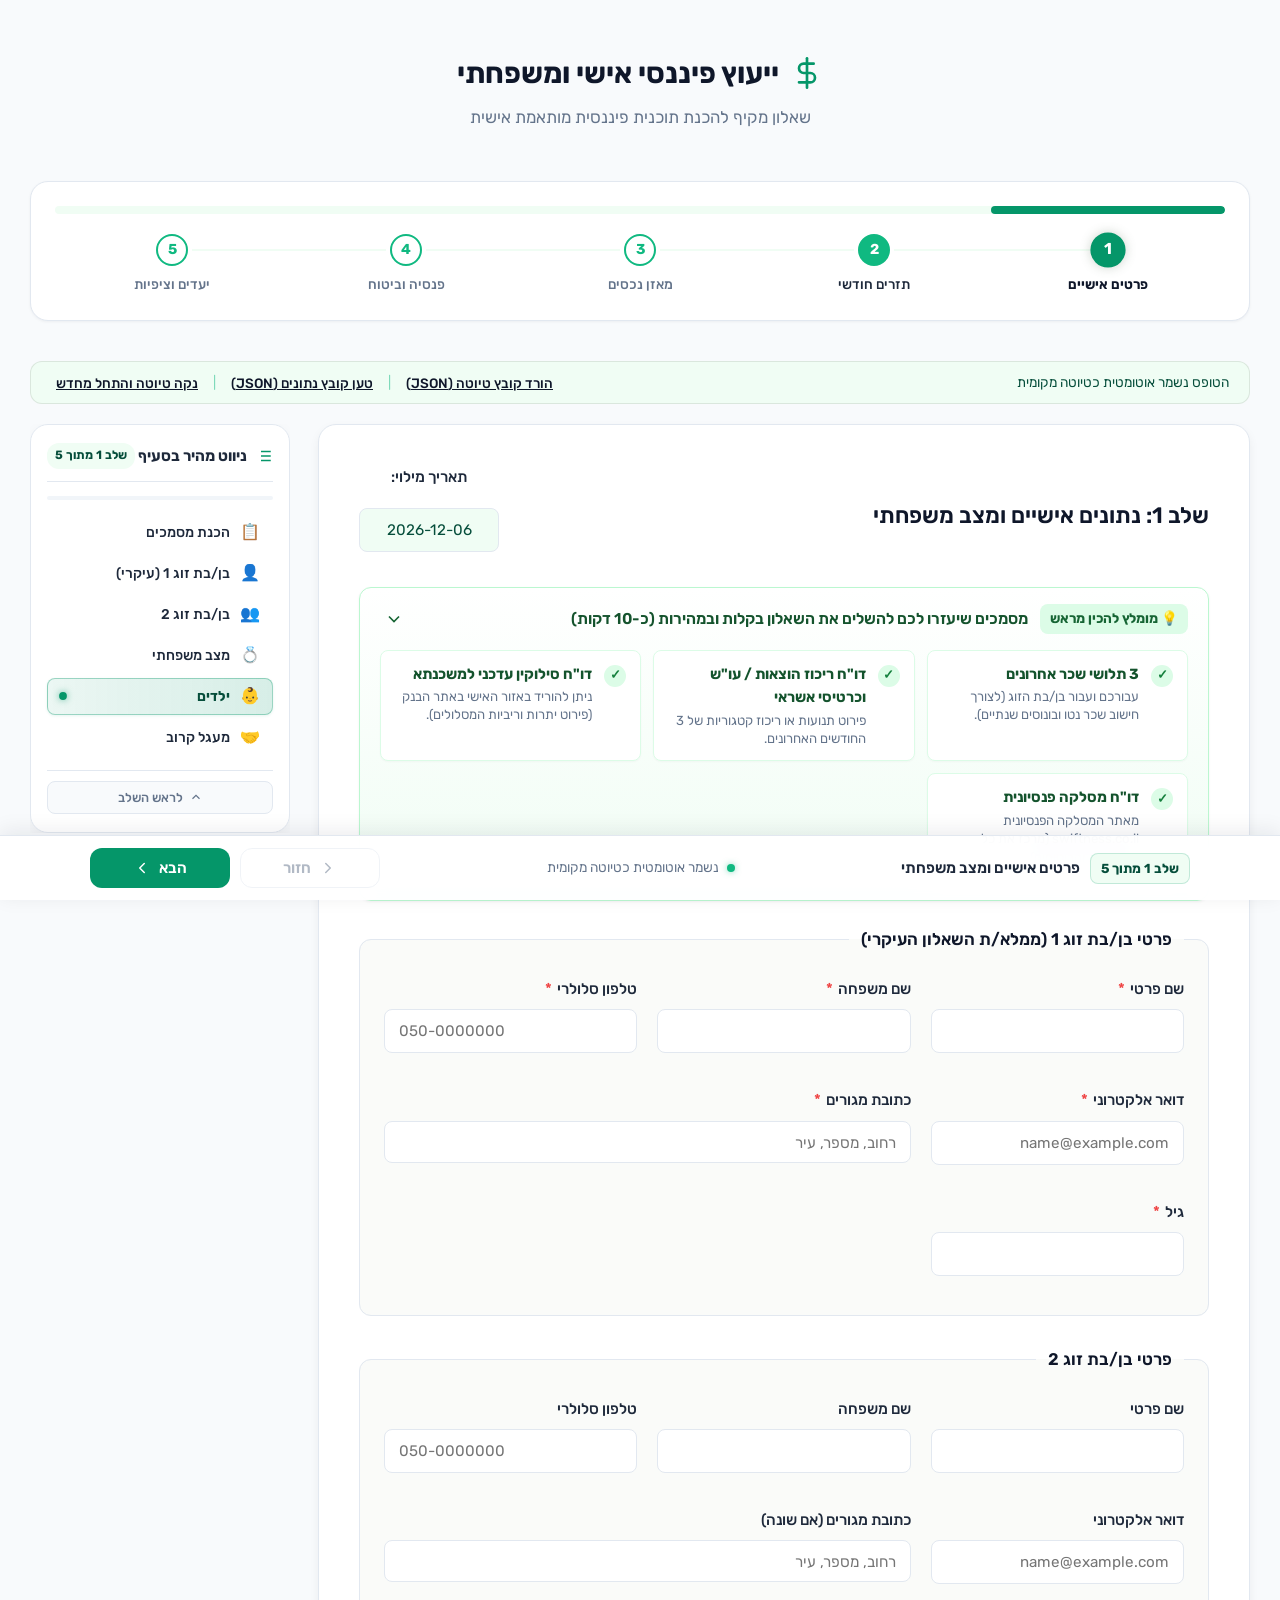
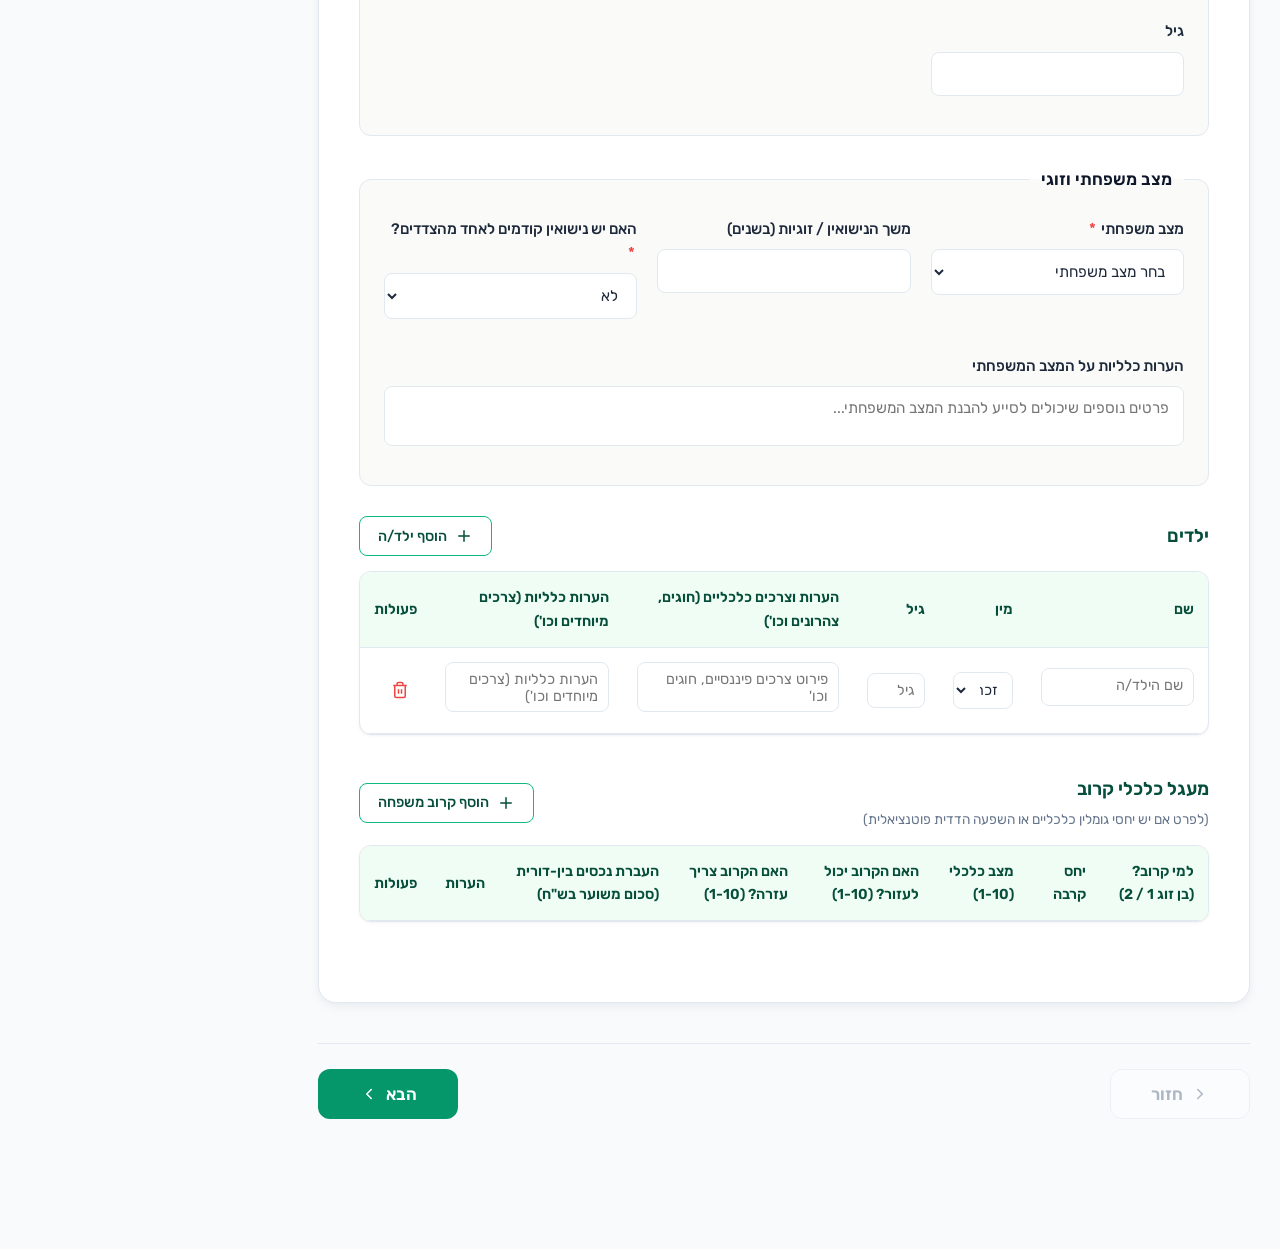
==== commit a8211e3f: "Update questionnaire: sticky sidebar navigation, live fintech KPIs, n8n webhook integration, and PDF" ====
--- a/index.html
+++ b/index.html
@@ -73,9 +73,52 @@
 
     <!-- Main Form -->
     <form id="questionnaireForm" novalidate>
-      
-      <!-- ================= STEP 1 ================= -->
-      <section class="form-step active" id="step1">
+      <div class="form-layout-wrapper">
+        
+        <!-- Sticky Side Navigation Rail (Desktop-first) -->
+        <aside class="step-sidebar" id="stepSidebar" aria-label="ניווט מהיר בסעיפי השלב">
+          <div class="sidebar-sticky-inner">
+            <div class="sidebar-card">
+              <div class="sidebar-header">
+                <div class="sidebar-title-row">
+                  <svg class="sidebar-title-icon" viewBox="0 0 24 24" fill="none" stroke="currentColor" stroke-width="2">
+                    <line x1="8" y1="6" x2="21" y2="6"></line>
+                    <line x1="8" y1="12" x2="21" y2="12"></line>
+                    <line x1="8" y1="18" x2="21" y2="18"></line>
+                    <line x1="3" y1="6" x2="3.01" y2="6"></line>
+                    <line x1="3" y1="12" x2="3.01" y2="12"></line>
+                    <line x1="3" y1="18" x2="3.01" y2="18"></line>
+                  </svg>
+                  <span class="sidebar-title">ניווט מהיר בסעיף</span>
+                </div>
+                <span class="sidebar-step-badge" id="sidebarStepBadge">שלב 1</span>
+              </div>
+
+              <div class="sidebar-progress-track">
+                <div class="sidebar-progress-bar" id="sidebarProgressBar"></div>
+              </div>
+
+              <nav class="sidebar-nav-list" id="sidebarNavList" aria-label="רשימת סעיפים">
+                <!-- Rendered dynamically by app.js based on current step -->
+              </nav>
+
+              <div class="sidebar-footer">
+                <button type="button" class="sidebar-top-btn" id="sidebarScrollTopBtn" title="חזרה לראש השלב">
+                  <svg viewBox="0 0 24 24" fill="none" stroke="currentColor" stroke-width="2">
+                    <polyline points="18 15 12 9 6 15"></polyline>
+                  </svg>
+                  <span>לראש השלב</span>
+                </button>
+              </div>
+            </div>
+          </div>
+        </aside>
+
+        <!-- Main Form Steps Column -->
+        <div class="form-main-content">
+          
+          <!-- ================= STEP 1 ================= -->
+          <section class="form-step active" id="step1">
         <div class="section-card">
           <div class="card-header">
             <h2>שלב 1: נתונים אישיים ומצב משפחתי</h2>
@@ -85,8 +128,55 @@
             </div>
           </div>
 
+          <!-- Document Prep Checklist (Collapsible) -->
+          <div class="prep-checklist-card" id="prepChecklistCard">
+            <div class="prep-checklist-header" id="prepChecklistToggle">
+              <div class="prep-title-area">
+                <span class="prep-badge">💡 מומלץ להכין מראש</span>
+                <span class="prep-title">מסמכים שיעזרו לכם להשלים את השאלון בקלות ובמהירות (כ-10 דקות)</span>
+              </div>
+              <button type="button" class="btn-toggle-prep" aria-label="הצג או הסתר מסמכים נדרשים">
+                <svg class="chevron-icon" viewBox="0 0 24 24" fill="none" stroke="currentColor" stroke-width="2"><polyline points="6 9 12 15 18 9"></polyline></svg>
+              </button>
+            </div>
+            <div class="prep-checklist-body" id="prepChecklistBody">
+              <div class="checklist-grid">
+                <div class="checklist-item">
+                  <span class="check-icon">✓</span>
+                  <div>
+                    <strong>3 תלושי שכר אחרונים</strong>
+                    <p>עבורכם ועבור בן/בת הזוג (לצורך חישוב שכר נטו ובונוסים שנתיים).</p>
+                  </div>
+                </div>
+                <div class="checklist-item">
+                  <span class="check-icon">✓</span>
+                  <div>
+                    <strong>דו"ח ריכוז הוצאות / עו"ש וכרטיסי אשראי</strong>
+                    <p>פירוט תנועות או ריכוז קטגוריות של 3 החודשים האחרונים.</p>
+                  </div>
+                </div>
+                <div class="checklist-item">
+                  <span class="check-icon">✓</span>
+                  <div>
+                    <strong>דו"ח סילוקין עדכני למשכנתא</strong>
+                    <p>ניתן להוריד באזור האישי באתר הבנק (פירוט יתרות וריביות המסלולים).</p>
+                  </div>
+                </div>
+                <div class="checklist-item">
+                  <span class="check-icon">✓</span>
+                  <div>
+                    <strong>דו"ח מסלקה פנסיונית</strong>
+                    <p>מאתר המסלקה הפנסיונית swiftness.co.il (מרכז את כל החסכונות והביטוחים).</p>
+                  </div>
+                </div>
+              </div>
+            </div>
+          </div>
+
+
+
           <!-- Partner 1 -->
-          <fieldset class="partner-fieldset">
+          <fieldset class="partner-fieldset" id="partner1_fieldset">
             <legend>פרטי בן/בת זוג 1 (ממלא/ת השאלון העיקרי)</legend>
             <div class="form-grid">
               <div class="form-group">
@@ -117,7 +207,7 @@
           </fieldset>
 
           <!-- Partner 2 -->
-          <fieldset class="partner-fieldset">
+          <fieldset class="partner-fieldset" id="partner2_fieldset">
             <legend>פרטי בן/בת זוג 2</legend>
             <div class="form-grid">
               <div class="form-group">
@@ -148,7 +238,7 @@
           </fieldset>
 
           <!-- Family Status -->
-          <fieldset class="family-status-fieldset">
+          <fieldset class="family-status-fieldset" id="family_status_fieldset">
             <legend>מצב משפחתי וזוגי</legend>
             <div class="form-grid">
               <div class="form-group">
@@ -182,7 +272,7 @@
           </fieldset>
 
           <!-- Dynamic Children Table -->
-          <div class="table-section">
+          <div class="table-section" id="children_section">
             <div class="table-header">
               <h3>ילדים</h3>
               <button type="button" class="btn-secondary add-row-btn" data-table="childrenTable">
@@ -210,7 +300,7 @@
           </div>
 
           <!-- Dynamic Close Financial Circle Table -->
-          <div class="table-section">
+          <div class="table-section" id="circle_section">
             <div class="table-header">
               <div>
                 <h3>מעגל כלכלי קרוב</h3>
@@ -248,10 +338,42 @@
       <section class="form-step" id="step2">
         <div class="section-card">
           <h2>שלב 2: תזרים חודשי</h2>
+
+          <!-- Step 2 Live KPI Dashboard -->
+          <div class="kpi-dashboard-card" id="step2KpiCard">
+            <div class="kpi-header">
+              <div class="kpi-title-wrap">
+                <span class="kpi-badge">תמונת מצב תזרימית חיה</span>
+                <span class="kpi-subtitle">אומדן חודשי המתעדכן בזמן אמת לפי הנתונים שהזנתם</span>
+              </div>
+            </div>
+            <div class="kpi-metrics-grid">
+              <div class="kpi-metric-item">
+                <span class="kpi-label">סה"כ הכנסות נטו</span>
+                <span class="kpi-val text-income" id="kpiTotalIncome">0 ₪</span>
+                <span class="kpi-hint">כולל שכר, בונוסים חודשיים והכנסות נוספות</span>
+              </div>
+              <div class="kpi-metric-divider">−</div>
+              <div class="kpi-metric-item">
+                <span class="kpi-label">סה"כ הוצאות ממוצעות</span>
+                <span class="kpi-val text-expense" id="kpiTotalExpenses">0 ₪</span>
+                <span class="kpi-hint">ממוצע חודשי מחושב מפירוט ההוצאות</span>
+              </div>
+              <div class="kpi-metric-divider">=</div>
+              <div class="kpi-metric-item highlight">
+                <span class="kpi-label">תזרים פנוי חודשי משוער</span>
+                <span class="kpi-val text-cashflow positive" id="kpiFreeCashflow">0 ₪</span>
+                <span class="kpi-hint" id="kpiCashflowHint">הכנסות פחות הוצאות חודשיות</span>
+              </div>
+            </div>
+          </div>
+
+
+
           <h3 class="step-subheading" style="margin-bottom: 25px; font-size: 1.3rem; color: var(--color-primary-dark); border-bottom: 1.5px dashed var(--color-border); padding-bottom: 8px;">הכנסות</h3>
 
           <!-- Partner 1 Income -->
-          <fieldset class="partner-fieldset">
+          <fieldset class="partner-fieldset" id="p1_income_fieldset">
             <legend>הכנסות ותעסוקה: בן/בת זוג 1</legend>
             <div class="form-grid">
               <div class="form-group">
@@ -289,7 +411,7 @@
           </fieldset>
 
           <!-- Partner 2 Income -->
-          <fieldset class="partner-fieldset">
+          <fieldset class="partner-fieldset" id="p2_income_fieldset">
             <legend>הכנסות ותעסוקה: בן/בת זוג 2</legend>
             <div class="form-grid">
               <div class="form-group">
@@ -327,7 +449,7 @@
           </fieldset>
 
           <!-- Additional Income Table -->
-          <div class="table-section">
+          <div class="table-section" id="additional_income_section">
             <div class="table-header">
               <h3>הכנסות נוספות (קצבאות ילדים, שכירות מנכס, תמיכה משפחתית קבועה וכדומה)</h3>
               <button type="button" class="btn-secondary add-row-btn" data-table="additionalIncomeTable">
@@ -353,7 +475,7 @@
           </div>
 
           <!-- Family Expenses Table -->
-          <div class="table-section">
+          <div class="table-section" id="expenses_section">
             <h3 class="step-subheading" style="margin-bottom: 25px; font-size: 1.3rem; color: var(--color-primary-dark); border-bottom: 1.5px dashed var(--color-border); padding-bottom: 8px; margin-top: 40px;">הוצאות</h3>
             <div class="info-box">
               <svg class="info-icon" viewBox="0 0 24 24" fill="none" stroke="currentColor" stroke-width="2" stroke-linecap="round" stroke-linejoin="round">
@@ -371,6 +493,25 @@
                 הוסף סעיף הוצאה
               </button>
             </div>
+
+            <!-- Expenses Filter and Search Bar -->
+            <div class="expenses-filter-bar">
+              <div class="search-box">
+                <svg class="search-icon" viewBox="0 0 24 24" fill="none" stroke="currentColor" stroke-width="2"><circle cx="11" cy="11" r="8"></circle><line x1="21" y1="21" x2="16.65" y2="16.65"></line></svg>
+                <input type="text" id="expenseSearchInput" placeholder="חיפוש מהיר של סעיף הוצאה (לדוגמה: ארנונה, דלק, ביטוח)...">
+                <button type="button" id="clearExpenseSearch" class="btn-clear-search hidden">&times;</button>
+              </div>
+              <div class="category-tabs" id="expenseCategoryTabs">
+                <button type="button" class="cat-pill active" data-cat="all">הכל (35)</button>
+                <button type="button" class="cat-pill" data-cat="housing">דיור ואחזקה</button>
+                <button type="button" class="cat-pill" data-cat="transport">רכב ותחבורה</button>
+                <button type="button" class="cat-pill" data-cat="kids">ילדים וחינוך</button>
+                <button type="button" class="cat-pill" data-cat="food">מזון ומחיה</button>
+                <button type="button" class="cat-pill" data-cat="leisure">פנאי ונופש</button>
+                <button type="button" class="cat-pill" data-cat="finance">ביטוח ופיננסים</button>
+                <button type="button" class="cat-pill" data-cat="other">שונות</button>
+              </div>
+            </div>
             <div class="responsive-table-wrapper">
               <table id="expensesTable" class="dynamic-table">
                 <thead>
@@ -401,8 +542,39 @@
         <div class="section-card">
           <h2>שלב 3: נכסים והתחייבויות (מאזן)</h2>
 
+          <!-- Step 3 Live KPI Dashboard -->
+          <div class="kpi-dashboard-card" id="step3KpiCard">
+            <div class="kpi-header">
+              <div class="kpi-title-wrap">
+                <span class="kpi-badge">מאזן הון ונכסים חי</span>
+                <span class="kpi-subtitle">אומדן שווי נקי (Net Worth) המתעדכן בזמן אמת</span>
+              </div>
+            </div>
+            <div class="kpi-metrics-grid">
+              <div class="kpi-metric-item">
+                <span class="kpi-label">סה"כ נכסים מוערך</span>
+                <span class="kpi-val text-income" id="kpiTotalAssets">0 ₪</span>
+                <span class="kpi-hint">שווי נדל"ן, רכבים וחסכונות פיננסיים</span>
+              </div>
+              <div class="kpi-metric-divider">−</div>
+              <div class="kpi-metric-item">
+                <span class="kpi-label">סה"כ התחייבויות</span>
+                <span class="kpi-val text-expense" id="kpiTotalLiabilities">0 ₪</span>
+                <span class="kpi-hint">יתרות משכנתא פעילות והלוואות שונות</span>
+              </div>
+              <div class="kpi-metric-divider">=</div>
+              <div class="kpi-metric-item highlight">
+                <span class="kpi-label">שווי נקי (Net Worth) משוער</span>
+                <span class="kpi-val text-networth positive" id="kpiNetWorth">0 ₪</span>
+                <span class="kpi-hint">הון עצמי משפחתי נקי</span>
+              </div>
+            </div>
+          </div>
+
+
+
           <!-- Real Estate Table -->
-          <div class="table-section">
+          <div class="table-section" id="real_estate_section">
             <div class="table-header">
               <h3>נדל"ן (בית מגורים ונדל"ן להשקעה)</h3>
               <button type="button" class="btn-secondary add-row-btn" data-table="realEstateTable">
@@ -431,7 +603,7 @@
           </div>
 
           <!-- Mortgage Details (From sheet) -->
-          <div class="table-section">
+          <div class="table-section" id="mortgages_section">
             <div class="info-box">
               <svg class="info-icon" viewBox="0 0 24 24" fill="none" stroke="currentColor" stroke-width="2" stroke-linecap="round" stroke-linejoin="round">
                 <circle cx="12" cy="12" r="10"></circle>
@@ -470,7 +642,7 @@
           </div>
 
           <!-- Vehicles Table -->
-          <div class="table-section">
+          <div class="table-section" id="vehicles_section">
             <div class="table-header">
               <h3>רכבים</h3>
               <button type="button" class="btn-secondary add-row-btn" data-table="vehiclesTable">
@@ -502,7 +674,7 @@
           </div>
 
           <!-- Future / Other Assets -->
-          <fieldset class="assets-fieldset">
+          <fieldset class="assets-fieldset" id="future_assets_section">
             <legend>נכסים נוספים/עתידיים</legend>
             <div class="form-grid">
               <div class="form-group span-3">
@@ -513,7 +685,7 @@
           </fieldset>
 
           <!-- Bank & Credit Cards Table -->
-          <div class="table-section">
+          <div class="table-section" id="bank_accounts_section">
             <div class="table-header">
               <h3>חשבונות בנק</h3>
               <button type="button" class="btn-secondary add-row-btn" data-table="bankAccountsTable">
@@ -541,7 +713,7 @@
           </div>
 
           <!-- Credit Cards Table -->
-          <div class="table-section">
+          <div class="table-section" id="credit_cards_section">
             <div class="table-header">
               <h3>כרטיסי אשראי</h3>
               <button type="button" class="btn-secondary add-row-btn" data-table="creditCardsTable">
@@ -570,7 +742,7 @@
           </div>
 
           <!-- Financial Assets -->
-          <div class="table-section">
+          <div class="table-section" id="financial_assets_section">
             <div class="table-header">
               <h3>נכסים פיננסיים (חיסכון, קופות גמל, השתלמות, עו"ש, ניירות ערך)</h3>
               <button type="button" class="btn-secondary add-row-btn" data-table="financialAssetsTable">
@@ -634,7 +806,7 @@
           </fieldset>
 
           <!-- Liabilities Table -->
-          <div class="table-section">
+          <div class="table-section" id="liabilities_section">
             <div class="table-header">
               <h3>התחייבויות והלוואות (אוברדראפט, חברים/משפחה, בנקים, חברות כרטיסי אשראי)</h3>
               <button type="button" class="btn-secondary add-row-btn" data-table="liabilitiesTable">
@@ -671,6 +843,8 @@
         <div class="section-card">
           <h2>שלב 4: פנסיה וחיסכון ארוך טווח (לפי המסלקה הפנסיונית), ביטוחים ומקרים מיוחדים</h2>
 
+
+
           <!-- Pension Clearinghouse Info Box -->
           <div class="info-box">
             <svg class="info-icon" viewBox="0 0 24 24" fill="none" stroke="currentColor" stroke-width="2" stroke-linecap="round" stroke-linejoin="round">
@@ -682,7 +856,7 @@
           </div>
 
           <!-- Combined Pensions Table -->
-          <div class="table-section">
+          <div class="table-section" id="pensions_section">
             <div class="table-header">
               <h3>חסכונות פנסיוניים וביטוחי מנהלים</h3>
               <button type="button" class="btn-secondary add-row-btn" data-table="pensionsTable">
@@ -713,7 +887,7 @@
           </div>
 
           <!-- Allowances Table -->
-          <div class="table-section">
+          <div class="table-section" id="allowances_section">
             <div class="table-header">
               <h3>קצבאות (פנסיה ממקור אחר, ביטוח לאומי)</h3>
               <button type="button" class="btn-secondary add-row-btn" data-table="allowancesTable">
@@ -740,7 +914,7 @@
           </div>
 
           <!-- Insurances Table -->
-          <div class="table-section">
+          <div class="table-section" id="insurances_section">
             <div class="table-header">
               <h3>ביטוחי חיים, בריאות וסיעוד של כל בני המשפחה</h3>
               <button type="button" class="btn-secondary add-row-btn" data-table="insurancesTable">
@@ -771,7 +945,7 @@
           <!-- ================= CONDITIONAL SECTIONS ================= -->
 
           <!-- Conditional Section Toggles -->
-          <div class="conditional-toggles-section">
+          <div class="conditional-toggles-section" id="special_cases_section">
             <h3>סמנו במידה ורלוונטי אליכם (יציג שדות מילוי נוספים למטה):</h3>
             <div class="conditional-toggles-grid">
               <div class="toggle-card">
@@ -883,8 +1057,10 @@
         <div class="section-card">
           <h2>שלב 5: יעדים וציפיות מהייעוץ</h2>
 
+
+
           <!-- Financial Stability Goal -->
-          <fieldset class="goals-fieldset">
+          <fieldset class="goals-fieldset" id="emergency_fund_fieldset">
             <legend>יציבות כלכלית (קרן חירום)</legend>
             <div class="form-grid">
               <div class="form-group">
@@ -906,7 +1082,7 @@
           </fieldset>
 
           <!-- One-time Capital Receipts Table -->
-          <div class="table-section">
+          <div class="table-section" id="capital_receipts_section">
             <div class="table-header">
               <h3>תקבולי הון חד פעמיים צפויים (קרנות השתלמות, ירושות, פיצויים, כספים שאמורים להתקבל)</h3>
               <button type="button" class="btn-secondary add-row-btn" data-table="capitalReceiptsTable">
@@ -933,7 +1109,7 @@
           </div>
 
           <!-- Recurring Goals Table -->
-          <div class="table-section">
+          <div class="table-section" id="recurring_goals_section">
             <div class="table-header">
               <h3>יעדים שחוזרים על עצמם (שדרוג רכב, חופשה שנתית משפחתית, שיפוץ תקופתי...)</h3>
               <button type="button" class="btn-secondary add-row-btn" data-table="recurringGoalsTable">
@@ -960,7 +1136,7 @@
           </div>
 
           <!-- One-time Goals Table -->
-          <div class="table-section">
+          <div class="table-section" id="one_time_goals_section">
             <div class="table-header">
               <h3>יעדים חד-פעמיים אישיים ומשפחתיים (קניית בית, לימודים אקדמיים, פרישה מוקדמת...)</h3>
               <button type="button" class="btn-secondary add-row-btn" data-table="oneTimeGoalsTable">
@@ -987,7 +1163,7 @@
           </div>
 
           <!-- Children Goals Table -->
-          <div class="table-section">
+          <div class="table-section" id="children_goals_section">
             <div class="table-header">
               <h3>יעדים לילדים (מימון לימודים, עזרה ברכישת דירה, חתונה, בר/בת מצווה...)</h3>
               <button type="button" class="btn-secondary add-row-btn" data-table="childrenGoalsTable">
@@ -1014,7 +1190,7 @@
           </div>
 
           <!-- Expectations -->
-          <fieldset class="goals-fieldset">
+          <fieldset class="goals-fieldset" id="expectations_fieldset">
             <legend>ציפיות מהתהליך</legend>
             <div class="form-grid">
               <div class="form-group span-3">
@@ -1026,7 +1202,7 @@
         </div>
       </section>
 
-      <!-- Form Actions (Navigation) -->
+      <!-- Form Actions (Static Footer Navigation) -->
       <footer class="form-footer">
         <button type="button" class="btn-nav btn-back" id="backBtn" disabled>
           <svg class="btn-icon" viewBox="0 0 24 24" fill="none" stroke="currentColor" stroke-width="2" stroke-linecap="round" stroke-linejoin="round"><polyline points="9 18 15 12 9 6"></polyline></svg>
@@ -1037,30 +1213,121 @@
           <svg class="btn-icon" viewBox="0 0 24 24" fill="none" stroke="currentColor" stroke-width="2" stroke-linecap="round" stroke-linejoin="round"><polyline points="15 18 9 12 15 6"></polyline></svg>
         </button>
       </footer>
+        </div> <!-- /.form-main-content -->
+      </div> <!-- /.form-layout-wrapper -->
     </form>
   </div>
 
+  <!-- Floating Sticky Desktop Action Bar -->
+  <div class="floating-action-bar" id="floatingActionBar">
+    <div class="floating-bar-content">
+      <div class="floating-step-info">
+        <span class="floating-step-badge" id="floatingStepBadge">שלב 1 מתוך 5</span>
+        <span class="floating-step-name" id="floatingStepName">פרטים אישיים ומצב משפחתי</span>
+      </div>
+      <div class="floating-save-status">
+        <span class="save-dot"></span>
+        <span id="floatingSaveText">נשמר אוטומטית כטיוטה מקומית</span>
+      </div>
+      <div class="floating-nav-buttons">
+        <button type="button" class="btn-nav btn-back" id="floatingBackBtn" disabled>
+          <svg class="btn-icon" viewBox="0 0 24 24" fill="none" stroke="currentColor" stroke-width="2" stroke-linecap="round" stroke-linejoin="round"><polyline points="9 18 15 12 9 6"></polyline></svg>
+          חזור
+        </button>
+        <button type="button" class="btn-nav btn-next" id="floatingNextBtn">
+          הבא
+          <svg class="btn-icon" viewBox="0 0 24 24" fill="none" stroke="currentColor" stroke-width="2" stroke-linecap="round" stroke-linejoin="round"><polyline points="15 18 9 12 15 6"></polyline></svg>
+        </button>
+      </div>
+    </div>
+  </div>
+
+  <!-- Mobile Recommendation Smart Modal -->
+  <div id="mobileRecommendationModal" class="modal hidden">
+    <div class="modal-content mobile-rec-content">
+      <div class="mobile-rec-header">
+        <div class="device-icons">
+          <svg class="laptop-icon" viewBox="0 0 24 24" fill="none" stroke="currentColor" stroke-width="2"><rect x="2" y="3" width="20" height="14" rx="2" ry="2"></rect><line x1="2" y1="20" x2="22" y2="20"></line></svg>
+          <span class="vs-arrow">➔</span>
+          <svg class="phone-icon" viewBox="0 0 24 24" fill="none" stroke="currentColor" stroke-width="2"><rect x="5" y="2" width="14" height="20" rx="2" ry="2"></rect><line x1="12" y1="18" x2="12.01" y2="18"></line></svg>
+        </div>
+        <h2>מומלץ למלא את השאלון ממחשב!</h2>
+        <p class="mobile-rec-desc">
+          שאלון זה מקיף וכולל טבלאות נתונים מפורטות ומסמכים פיננסיים.<br>
+          למילוי מהיר, נוח ומדויק – <strong>מומלץ מאוד לפתוח אותו במחשב</strong>.
+        </p>
+      </div>
+      <div class="mobile-rec-actions">
+        <a href="#" id="sendSelfWhatsappBtn" class="btn-primary btn-wa-share" target="_blank">
+          <svg viewBox="0 0 24 24" width="20" height="20" fill="currentColor"><path d="M.057 24l1.687-6.163c-1.041-1.804-1.588-3.849-1.587-5.946C.06 5.348 5.397.01 12.008.01c3.202.001 6.212 1.246 8.477 3.514 2.266 2.268 3.507 5.28 3.505 8.484-.004 6.657-5.34 11.997-11.953 11.997-2.005-.001-3.973-.502-5.724-1.455L0 24zm6.59-4.846c1.6.95 3.188 1.449 4.825 1.451 5.436 0 9.86-4.42 9.863-9.864.001-2.63-1.023-5.101-2.884-6.963C16.59 1.96 14.118.937 11.487.937 6.05 1.937 1.628 6.042 1.626 11.486c-.001 1.683.447 3.323 1.3 4.773L1.935 21.8l5.712-1.498zm11.783-6.883c-.302-.15-.1.087-.69-.377-.12-.09-.242-.18-.363-.27-.24-.18-.46-.225-.66-.03-.2.195-.78.78-.96.975-.18.195-.36.225-.66.075-.3-.15-1.265-.465-2.41-1.485-.89-.795-1.49-1.785-1.665-2.085-.175-.3-.02-.465.13-.615.135-.135.3-.35.45-.525.15-.175.2-.3.3-.5.1-.2.05-.375-.025-.525-.075-.15-.675-1.625-.925-2.225-.244-.589-.5-.589-.69-.597-.18-.008-.39-.01-.6-.01-.21 0-.555.08-.846.4-.29.32-1.11 1.08-1.11 2.63s1.13 3.05 1.285 3.26c.155.21 2.22 3.39 5.375 4.75.75.32 1.33.51 1.79.66.756.24 1.444.205 1.988.124.607-.09 1.847-.755 2.11-1.485.262-.73.262-1.355.184-1.485-.078-.13-.284-.21-.586-.36z"/></svg>
+          שלח קישור לוואטסאפ (לפתיחה במחשב)
+        </a>
+        <button type="button" id="continueOnMobileBtn" class="btn-text-modal">
+          המשך במילוי מהטלפון בכל זאת
+        </button>
+      </div>
+    </div>
+  </div>
+
   <!-- Success Modal -->
   <div id="successModal" class="modal hidden">
-    <div class="modal-content">
-      <div class="modal-header">
+    <div class="modal-content success-modal-content">
+      <div class="modal-header success-header">
         <div class="success-icon-wrapper">
           <svg class="success-icon" viewBox="0 0 24 24" fill="none" stroke="currentColor" stroke-width="3" stroke-linecap="round" stroke-linejoin="round">
             <polyline points="20 6 9 17 4 12"></polyline>
           </svg>
         </div>
-        <h2>השאלון נשלח בהצלחה!</h2>
-        <p>תודה רבה. הנתונים הפיננסיים שלך נקלטו במערכת ושימשו להכנת פגישת הייעוץ.</p>
+        <h2>השאלון נשלח בהצלחה למערכת!</h2>
+        <p class="success-subtitle">
+          תודה רבה! כל הנתונים נקלטו בצורה מאובטחת ועוברים כעת לניתוח והכנת פגישת הייעוץ הפיננסי שלכם.
+        </p>
       </div>
       
-      <div class="modal-body">
-        <p>להלן נתוני ה-JSON המלאים שנשלחו ל-API:</p>
-        <pre id="jsonPreview"></pre>
+      <div class="success-actions-container">
+        <!-- Direct WhatsApp Notice Block -->
+        <div class="success-action-card wa-action-card">
+          <div class="card-badge">שלב מומלץ</div>
+          <div class="card-text">
+            <h3>עדכנו את היועץ בוואטסאפ שסיימתם</h3>
+            <p>הנתונים כבר נשלחו למערכת! לחצו על הכפתור כדי לשלוח ליועץ הודעת אישור מהירה (ללא צורך בצירוף קבצים):</p>
+          </div>
+          <div class="wa-buttons-group">
+            <a href="#" target="_blank" class="btn-wa-direct" id="successWhatsappBtn1">
+              <svg viewBox="0 0 24 24" width="22" height="22" fill="currentColor"><path d="M.057 24l1.687-6.163c-1.041-1.804-1.588-3.849-1.587-5.946C.06 5.348 5.397.01 12.008.01c3.202.001 6.212 1.246 8.477 3.514 2.266 2.268 3.507 5.28 3.505 8.484-.004 6.657-5.34 11.997-11.953 11.997-2.005-.001-3.973-.502-5.724-1.455L0 24zm6.59-4.846c1.6.95 3.188 1.449 4.825 1.451 5.436 0 9.86-4.42 9.863-9.864.001-2.63-1.023-5.101-2.884-6.963C16.59 1.96 14.118.937 11.487.937 6.05 1.937 1.628 6.042 1.626 11.486c-.001 1.683.447 3.323 1.3 4.773L1.935 21.8l5.712-1.498zm11.783-6.883c-.302-.15-.1.087-.69-.377-.12-.09-.242-.18-.363-.27-.24-.18-.46-.225-.66-.03-.2.195-.78.78-.96.975-.18.195-.36.225-.66.075-.3-.15-1.265-.465-2.41-1.485-.89-.795-1.49-1.785-1.665-2.085-.175-.3-.02-.465.13-.615.135-.135.3-.35.45-.525.15-.175.2-.3.3-.5.1-.2.05-.375-.025-.525-.075-.15-.675-1.625-.925-2.225-.244-.589-.5-.589-.69-.597-.18-.008-.39-.01-.6-.01-.21 0-.555.08-.846.4-.29.32-1.11 1.08-1.11 2.63s1.13 3.05 1.285 3.26c.155.21 2.22 3.39 5.375 4.75.75.32 1.33.51 1.79.66.756.24 1.444.205 1.988.124.607-.09 1.847-.755 2.11-1.485.262-.73.262-1.355.184-1.485-.078-.13-.284-.21-.586-.36z"/></svg>
+              <span>שלח וואטסאפ לאיתן</span>
+            </a>
+            <a href="#" target="_blank" class="btn-wa-direct" id="successWhatsappBtn2">
+              <svg viewBox="0 0 24 24" width="22" height="22" fill="currentColor"><path d="M.057 24l1.687-6.163c-1.041-1.804-1.588-3.849-1.587-5.946C.06 5.348 5.397.01 12.008.01c3.202.001 6.212 1.246 8.477 3.514 2.266 2.268 3.507 5.28 3.505 8.484-.004 6.657-5.34 11.997-11.953 11.997-2.005-.001-3.973-.502-5.724-1.455L0 24zm6.59-4.846c1.6.95 3.188 1.449 4.825 1.451 5.436 0 9.86-4.42 9.863-9.864.001-2.63-1.023-5.101-2.884-6.963C16.59 1.96 14.118.937 11.487.937 6.05 1.937 1.628 6.042 1.626 11.486c-.001 1.683.447 3.323 1.3 4.773L1.935 21.8l5.712-1.498zm11.783-6.883c-.302-.15-.1.087-.69-.377-.12-.09-.242-.18-.363-.27-.24-.18-.46-.225-.66-.03-.2.195-.78.78-.96.975-.18.195-.36.225-.66.075-.3-.15-1.265-.465-2.41-1.485-.89-.795-1.49-1.785-1.665-2.085-.175-.3-.02-.465.13-.615.135-.135.3-.35.45-.525.15-.175.2-.3.3-.5.1-.2.05-.375-.025-.525-.075-.15-.675-1.625-.925-2.225-.244-.589-.5-.589-.69-.597-.18-.008-.39-.01-.6-.01-.21 0-.555.08-.846.4-.29.32-1.11 1.08-1.11 2.63s1.13 3.05 1.285 3.26c.155.21 2.22 3.39 5.375 4.75.75.32 1.33.51 1.79.66.756.24 1.444.205 1.988.124.607-.09 1.847-.755 2.11-1.485.262-.73.262-1.355.184-1.485-.078-.13-.284-.21-.586-.36z"/></svg>
+              <span>שלח וואטסאפ למאור</span>
+            </a>
+          </div>
+        </div>
+
+        <!-- Personal PDF Summary Card -->
+        <div class="success-action-card pdf-action-card">
+          <div class="card-text">
+            <h3>עותק אישי לשמירה (PDF)</h3>
+            <p>שמרו או הדפיסו דוח סיכום מסודר של כל הנתונים, התזרים והיעדים שהזנתם בשאלון:</p>
+          </div>
+          <button type="button" class="btn-pdf-download" id="downloadPdfBtn">
+            <svg viewBox="0 0 24 24" width="20" height="20" fill="none" stroke="currentColor" stroke-width="2">
+              <path d="M14 2H6a2 2 0 0 0-2 2v16a2 2 0 0 0 2 2h12a2 2 0 0 0 2-2V8z"></path>
+              <polyline points="14 2 14 8 20 8"></polyline>
+              <line x1="16" y1="13" x2="8" y2="13"></line>
+              <line x1="16" y1="17" x2="8" y2="17"></line>
+              <polyline points="10 9 9 9 8 9"></polyline>
+            </svg>
+            <span>הורד / הדפס עותק אישי (PDF)</span>
+          </button>
+        </div>
       </div>
 
-      <div class="modal-footer">
-        <button type="button" class="btn-primary" id="downloadJsonBtn">הורד קובץ נתונים (JSON)</button>
-        <button type="button" class="btn-secondary" id="closeModalBtn">סגור שאלון</button>
+      <div class="modal-footer success-modal-footer">
+        <button type="button" class="btn-text-sub" id="downloadJsonBackupBtn">
+          מעוניין לשמור עותק נתונים טכני למחשב אחר (JSON)? לחץ להורדה
+        </button>
+        <button type="button" class="btn-secondary" id="closeModalBtn">סיום וסגירה</button>
       </div>
     </div>
   </div>
--- a/style.css
+++ b/style.css
@@ -4,33 +4,35 @@
 
 /* Variables / Design System */
 :root {
-  /* Color Palette - Premium Sage & Olive Green, Warm Brown Accents */
-  --color-primary: #5c6f59;         /* Sage/Olive primary */
-  --color-primary-dark: #435241;    /* Deep olive */
-  --color-primary-light: #8c9c8e;   /* Light sage */
-  --color-primary-soft: #f0f4f1;    /* Extremely soft sage green */
-  
-  --color-accent-brown: #42322c;    /* Rich coffee brown */
-  --color-text-main: #2b211d;       /* Warm dark brown for text */
-  --color-text-muted: #5e524d;      /* Lighter warm brown for secondary text */
-  
-  --color-bg-body: #f7f9f6;         /* Light olive-tinted background */
+  /* Color Palette - Modern Fintech Emerald & Deep Slate */
+  --color-primary: #059669;         /* Vibrant Emerald */
+  --color-primary-dark: #064e3b;    /* Deep Forest Emerald */
+  --color-primary-light: #10b981;   /* Fresh Emerald Accent */
+  --color-primary-soft: #f0fdf4;    /* Subtle Emerald Tint */
+  
+  --color-accent-brown: #0f172a;    /* Rich Dark Slate / Navy */
+  --color-text-main: #1e293b;       /* Crisp Slate text */
+  --color-text-muted: #64748b;      /* Slate muted text */
+  
+  --color-bg-body: #f8fafc;         /* Crisp Light Slate Background */
   --color-bg-card: #ffffff;         /* Pure white cards */
-  --color-border: #e2e8e0;          /* Soft border color */
-  --color-border-focus: #8c9c8e;    /* Border on focus */
-  
-  --color-success: #27ae60;
-  --color-error: #c0392b;
-  --color-error-bg: #fdf2f2;
+  --color-border: #e2e8f0;          /* Soft modern border */
+  --color-border-focus: #10b981;    /* Emerald focus border */
+  
+  --color-success: #10b981;
+  --color-error: #ef4444;
+  --color-error-bg: #fef2f2;
+  --color-warning: #f59e0b;
+  --color-warning-bg: #fffbeb;
   
   /* Layout & Sizing */
-  --radius-sm: 6px;
-  --radius-md: 10px;
-  --radius-lg: 16px;
-  --shadow-sm: 0 2px 4px rgba(43, 33, 29, 0.04);
-  --shadow-md: 0 10px 20px rgba(43, 33, 29, 0.06);
-  --shadow-lg: 0 20px 40px rgba(43, 33, 29, 0.1);
-  --transition-normal: all 0.3s cubic-bezier(0.4, 0, 0.2, 1);
+  --radius-sm: 8px;
+  --radius-md: 12px;
+  --radius-lg: 18px;
+  --shadow-sm: 0 1px 3px rgba(15, 23, 42, 0.05);
+  --shadow-md: 0 4px 12px -2px rgba(15, 23, 42, 0.08);
+  --shadow-lg: 0 20px 25px -5px rgba(15, 23, 42, 0.1), 0 8px 10px -6px rgba(15, 23, 42, 0.1);
+  --transition-normal: all 0.25s cubic-bezier(0.4, 0, 0.2, 1);
   
   --font-family: 'Rubik', -apple-system, BlinkMacSystemFont, "Segoe UI", Roboto, Helvetica, Arial, sans-serif;
 }
@@ -51,7 +53,7 @@
   line-height: 1.6;
   font-size: 16px;
   -webkit-font-smoothing: antialiased;
-  padding: 20px 10px;
+  padding: 20px 10px 110px 10px; /* Extra bottom padding for floating bar */
 }
 
 /* App Container Layout */
@@ -59,6 +61,12 @@
   max-width: 1100px;
   margin: 0 auto;
   padding: 20px;
+}
+
+@media (min-width: 1200px) {
+  .app-container {
+    max-width: 1320px;
+  }
 }
 
 /* Typography */
@@ -1284,6 +1292,999 @@
   color: var(--color-text-main);
 }
 
-
-
-
+/* ==========================================================================
+   Document Prep Checklist (Step 1)
+   ========================================================================== */
+.prep-checklist-card {
+  background: linear-gradient(to bottom, #ffffff, #f0fdf4);
+  border: 1.5px solid #bbf7d0;
+  border-radius: var(--radius-md);
+  margin-bottom: 25px;
+  overflow: hidden;
+  box-shadow: var(--shadow-sm);
+  transition: var(--transition-normal);
+}
+
+.prep-checklist-header {
+  display: flex;
+  justify-content: space-between;
+  align-items: center;
+  padding: 16px 20px;
+  cursor: pointer;
+  user-select: none;
+}
+
+.prep-title-area {
+  display: flex;
+  align-items: center;
+  gap: 12px;
+  flex-wrap: wrap;
+}
+
+.prep-badge {
+  background-color: #dcfce7;
+  color: #166534;
+  font-size: 0.85rem;
+  font-weight: 700;
+  padding: 4px 10px;
+  border-radius: var(--radius-sm);
+}
+
+.prep-title {
+  font-weight: 600;
+  color: #14532d;
+  font-size: 0.98rem;
+}
+
+.btn-toggle-prep {
+  background: none;
+  border: none;
+  color: #166534;
+  cursor: pointer;
+  display: flex;
+  align-items: center;
+  justify-content: center;
+  padding: 4px;
+}
+
+.btn-toggle-prep .chevron-icon {
+  width: 20px;
+  height: 20px;
+  transition: transform 0.3s ease;
+}
+
+.prep-checklist-card.collapsed .btn-toggle-prep .chevron-icon {
+  transform: rotate(180deg);
+}
+
+.prep-checklist-body {
+  padding: 0 20px 20px 20px;
+  transition: max-height 0.3s ease, opacity 0.3s ease;
+}
+
+.prep-checklist-card.collapsed .prep-checklist-body {
+  display: none;
+}
+
+.checklist-grid {
+  display: grid;
+  grid-template-columns: repeat(auto-fit, minmax(230px, 1fr));
+  gap: 12px;
+}
+
+.checklist-item {
+  display: flex;
+  align-items: flex-start;
+  gap: 12px;
+  background-color: #ffffff;
+  padding: 12px 14px;
+  border-radius: var(--radius-sm);
+  border: 1px solid #dcfce7;
+  box-shadow: 0 1px 2px rgba(0, 0, 0, 0.03);
+}
+
+.checklist-item .check-icon {
+  width: 22px;
+  height: 22px;
+  background-color: #dcfce7;
+  color: #15803d;
+  border-radius: 50%;
+  display: flex;
+  align-items: center;
+  justify-content: center;
+  font-size: 0.8rem;
+  font-weight: bold;
+  flex-shrink: 0;
+  margin-top: 2px;
+}
+
+.checklist-item strong {
+  display: block;
+  font-size: 0.92rem;
+  color: #14532d;
+  margin-bottom: 2px;
+}
+
+.checklist-item p {
+  font-size: 0.82rem;
+  color: var(--color-text-muted);
+  line-height: 1.4;
+  margin: 0;
+}
+
+/* ==========================================================================
+   Form Layout Wrapper & Sticky Step Sidebar (Desktop-first)
+   ========================================================================== */
+.form-layout-wrapper {
+  display: flex;
+  gap: 28px;
+  align-items: flex-start;
+  position: relative;
+  width: 100%;
+}
+
+.form-main-content {
+  flex: 1;
+  min-width: 0;
+  order: 1; /* In RTL: order 1 is to the right */
+}
+
+/* Sticky Step Sidebar */
+.step-sidebar {
+  width: 260px;
+  flex-shrink: 0;
+  position: sticky;
+  top: 24px;
+  z-index: 30;
+  order: 2; /* In RTL: order 2 is to the left */
+  transition: all 0.25s ease;
+}
+
+.sidebar-sticky-inner {
+  max-height: calc(100vh - 120px); /* Leave room for bottom floating action bar */
+  overflow-y: auto;
+  scrollbar-width: thin;
+  scrollbar-color: var(--color-border) transparent;
+}
+
+.sidebar-sticky-inner::-webkit-scrollbar {
+  width: 5px;
+}
+
+.sidebar-sticky-inner::-webkit-scrollbar-thumb {
+  background: var(--color-border);
+  border-radius: 4px;
+}
+
+.sidebar-card {
+  background: #ffffff;
+  border-radius: var(--radius-lg);
+  border: 1.5px solid var(--color-border);
+  box-shadow: 0 4px 16px -2px rgba(15, 23, 42, 0.06);
+  padding: 18px 16px;
+  display: flex;
+  flex-direction: column;
+  gap: 14px;
+}
+
+.sidebar-header {
+  display: flex;
+  align-items: center;
+  justify-content: space-between;
+  padding-bottom: 12px;
+  border-bottom: 1px solid var(--color-border);
+}
+
+.sidebar-title-row {
+  display: flex;
+  align-items: center;
+  gap: 8px;
+}
+
+.sidebar-title-icon {
+  width: 18px;
+  height: 18px;
+  color: var(--color-primary);
+}
+
+.sidebar-title {
+  font-size: 0.95rem;
+  font-weight: 700;
+  color: var(--color-text-main);
+}
+
+.sidebar-step-badge {
+  font-size: 0.75rem;
+  font-weight: 700;
+  color: var(--color-primary-dark);
+  background: var(--color-primary-soft);
+  padding: 3px 8px;
+  border-radius: 12px;
+}
+
+/* Progress track in sidebar */
+.sidebar-progress-track {
+  width: 100%;
+  height: 4px;
+  background: #f1f5f9;
+  border-radius: 2px;
+  overflow: hidden;
+}
+
+.sidebar-progress-bar {
+  height: 100%;
+  width: 0%;
+  background: var(--color-primary);
+  border-radius: 2px;
+  transition: width 0.2s ease-out;
+}
+
+/* Sidebar Nav List */
+.sidebar-nav-list {
+  display: flex;
+  flex-direction: column;
+  gap: 4px;
+}
+
+.sidebar-nav-item {
+  display: flex;
+  align-items: center;
+  gap: 10px;
+  width: 100%;
+  padding: 9px 12px;
+  background: transparent;
+  border: 1px solid transparent;
+  border-radius: var(--radius-sm);
+  color: var(--color-text-main);
+  font-size: 0.88rem;
+  font-family: var(--font-family);
+  font-weight: 500;
+  text-align: right;
+  cursor: pointer;
+  transition: all 0.2s ease;
+  position: relative;
+}
+
+.sidebar-nav-item .nav-icon {
+  font-size: 1rem;
+  line-height: 1;
+  flex-shrink: 0;
+}
+
+.sidebar-nav-item .nav-text {
+  flex: 1;
+  white-space: nowrap;
+  overflow: hidden;
+  text-overflow: ellipsis;
+}
+
+.sidebar-nav-item .nav-indicator {
+  width: 6px;
+  height: 6px;
+  border-radius: 50%;
+  background: transparent;
+  transition: all 0.2s ease;
+  flex-shrink: 0;
+}
+
+.sidebar-nav-item:hover {
+  background: #f8fafc;
+  color: var(--color-primary-dark);
+  border-color: #e2e8f0;
+  transform: translateX(-2px);
+}
+
+/* Active Highlight state for Scroll-Spy */
+.sidebar-nav-item.active {
+  background: linear-gradient(90deg, rgba(5, 150, 105, 0.08) 0%, rgba(5, 150, 105, 0.16) 100%);
+  color: var(--color-primary-dark);
+  font-weight: 700;
+  border-color: rgba(5, 150, 105, 0.35);
+  box-shadow: 0 1px 3px rgba(5, 150, 105, 0.1);
+}
+
+.sidebar-nav-item.active .nav-indicator {
+  background: var(--color-primary);
+  box-shadow: 0 0 6px rgba(5, 150, 105, 0.6);
+  transform: scale(1.3);
+}
+
+/* Sidebar Footer */
+.sidebar-footer {
+  padding-top: 10px;
+  border-top: 1px solid var(--color-border);
+}
+
+.sidebar-top-btn {
+  display: flex;
+  align-items: center;
+  justify-content: center;
+  gap: 6px;
+  width: 100%;
+  padding: 8px;
+  background: #f8fafc;
+  border: 1px solid var(--color-border);
+  border-radius: var(--radius-sm);
+  color: var(--color-text-muted);
+  font-size: 0.8rem;
+  font-family: var(--font-family);
+  font-weight: 500;
+  cursor: pointer;
+  transition: var(--transition-normal);
+}
+
+.sidebar-top-btn svg {
+  width: 14px;
+  height: 14px;
+}
+
+.sidebar-top-btn:hover {
+  background: #f1f5f9;
+  color: var(--color-primary-dark);
+  border-color: var(--color-primary);
+}
+
+/* Target element scroll margin so sticky headers don't occlude */
+fieldset,
+.table-section,
+.kpi-dashboard-card,
+.prep-checklist-card,
+.goals-fieldset,
+.partner-fieldset {
+  scroll-margin-top: 36px;
+}
+
+/* Responsive adaptation for tablets / smaller screens (< 1024px) */
+@media (max-width: 1023px) {
+  .form-layout-wrapper {
+    flex-direction: column;
+    gap: 16px;
+  }
+  
+  .step-sidebar {
+    width: 100%;
+    position: sticky;
+    top: 10px;
+    z-index: 40;
+    order: 0;
+  }
+  
+  .sidebar-sticky-inner {
+    max-height: none;
+    overflow: visible;
+  }
+  
+  .sidebar-card {
+    padding: 10px 14px;
+    gap: 8px;
+    background: rgba(255, 255, 255, 0.95);
+    backdrop-filter: blur(10px);
+    box-shadow: var(--shadow-md);
+  }
+  
+  .sidebar-nav-list {
+    flex-direction: row;
+    overflow-x: auto;
+    padding-bottom: 4px;
+    scrollbar-width: none;
+  }
+  
+  .sidebar-nav-list::-webkit-scrollbar {
+    display: none;
+  }
+  
+  .sidebar-nav-item {
+    width: auto;
+    white-space: nowrap;
+    padding: 6px 12px;
+    border-radius: 20px;
+    border: 1.5px solid var(--color-border);
+    background: #ffffff;
+  }
+  
+  .sidebar-nav-item:hover {
+    transform: none;
+  }
+  
+  .sidebar-progress-track,
+  .sidebar-footer {
+    display: none;
+  }
+}
+
+/* ==========================================================================
+   Live Financial KPI Dashboard Widgets (Steps 2 & 3)
+   ========================================================================== */
+.kpi-dashboard-card {
+  background: linear-gradient(135deg, #ffffff 0%, var(--color-primary-soft) 100%);
+  border: 1.5px solid rgba(5, 150, 105, 0.25);
+  border-radius: var(--radius-lg);
+  padding: 22px 24px;
+  margin-bottom: 28px;
+  box-shadow: var(--shadow-sm);
+  position: relative;
+  overflow: hidden;
+}
+
+.kpi-header {
+  margin-bottom: 16px;
+}
+
+.kpi-title-wrap {
+  display: flex;
+  align-items: center;
+  gap: 12px;
+  flex-wrap: wrap;
+}
+
+.kpi-badge {
+  background-color: var(--color-primary);
+  color: #ffffff;
+  font-size: 0.8rem;
+  font-weight: 700;
+  padding: 4px 10px;
+  border-radius: var(--radius-sm);
+  display: inline-block;
+}
+
+.kpi-subtitle {
+  font-size: 0.88rem;
+  color: var(--color-text-muted);
+}
+
+.kpi-metrics-grid {
+  display: flex;
+  align-items: center;
+  justify-content: space-between;
+  gap: 14px;
+  flex-wrap: wrap;
+}
+
+.kpi-metric-item {
+  flex: 1;
+  min-width: 200px;
+  background-color: #ffffff;
+  padding: 16px 20px;
+  border-radius: var(--radius-md);
+  border: 1px solid var(--color-border);
+  box-shadow: 0 1px 3px rgba(15, 23, 42, 0.04);
+  transition: var(--transition-normal);
+}
+
+.kpi-metric-item.highlight {
+  border: 2px solid var(--color-primary);
+  background-color: #ffffff;
+  box-shadow: 0 4px 15px rgba(5, 150, 105, 0.12);
+}
+
+.kpi-label {
+  font-size: 0.85rem;
+  font-weight: 500;
+  color: var(--color-text-muted);
+  display: block;
+  margin-bottom: 4px;
+}
+
+.kpi-val {
+  font-size: 1.45rem;
+  font-weight: 700;
+  display: block;
+  line-height: 1.2;
+}
+
+.kpi-hint {
+  font-size: 0.75rem;
+  color: var(--color-text-muted);
+  display: block;
+  margin-top: 4px;
+}
+
+.text-income {
+  color: var(--color-primary);
+}
+
+.text-expense {
+  color: var(--color-error);
+}
+
+.text-cashflow.positive,
+.text-networth.positive {
+  color: var(--color-primary);
+}
+
+.text-cashflow.negative,
+.text-networth.negative {
+  color: var(--color-error);
+}
+
+.kpi-metric-divider {
+  font-size: 1.4rem;
+  font-weight: 700;
+  color: var(--color-text-muted);
+  padding: 0 4px;
+}
+
+/* ==========================================================================
+   Expenses Search and Category Filter Bar (Step 2)
+   ========================================================================== */
+.expenses-filter-bar {
+  margin-top: 15px;
+  margin-bottom: 18px;
+  background-color: #f8fafc;
+  padding: 16px 18px;
+  border-radius: var(--radius-md);
+  border: 1px solid var(--color-border);
+}
+
+.search-box {
+  position: relative;
+  margin-bottom: 14px;
+  max-width: 480px;
+}
+
+.search-box .search-icon {
+  position: absolute;
+  right: 14px;
+  top: 50%;
+  transform: translateY(-50%);
+  width: 18px;
+  height: 18px;
+  color: var(--color-text-muted);
+  pointer-events: none;
+}
+
+.search-box input {
+  width: 100%;
+  padding: 10px 42px 10px 36px;
+  border: 1.5px solid var(--color-border);
+  border-radius: 24px;
+  font-size: 0.92rem;
+  background-color: #ffffff;
+  transition: var(--transition-normal);
+  font-family: var(--font-family);
+}
+
+.search-box input:focus {
+  border-color: var(--color-primary);
+  outline: none;
+  box-shadow: 0 0 0 3px rgba(5, 150, 105, 0.15);
+}
+
+.btn-clear-search {
+  position: absolute;
+  left: 14px;
+  top: 50%;
+  transform: translateY(-50%);
+  background: none;
+  border: none;
+  font-size: 1.3rem;
+  color: var(--color-text-muted);
+  cursor: pointer;
+  line-height: 1;
+  padding: 0;
+}
+
+.btn-clear-search:hover {
+  color: var(--color-text-main);
+}
+
+.category-tabs {
+  display: flex;
+  gap: 8px;
+  flex-wrap: wrap;
+}
+
+.cat-pill {
+  background-color: #ffffff;
+  border: 1px solid var(--color-border);
+  color: var(--color-text-muted);
+  padding: 6px 14px;
+  border-radius: 20px;
+  font-size: 0.85rem;
+  font-weight: 500;
+  cursor: pointer;
+  transition: var(--transition-normal);
+  font-family: var(--font-family);
+}
+
+.cat-pill:hover {
+  border-color: var(--color-primary-light);
+  color: var(--color-primary);
+}
+
+.cat-pill.active {
+  background-color: var(--color-accent-brown);
+  color: #ffffff;
+  border-color: var(--color-accent-brown);
+}
+
+/* ==========================================================================
+   Floating Sticky Desktop Action Bar
+   ========================================================================== */
+.floating-action-bar {
+  position: fixed;
+  bottom: 0;
+  left: 0;
+  right: 0;
+  background: rgba(255, 255, 255, 0.94);
+  backdrop-filter: blur(12px);
+  -webkit-backdrop-filter: blur(12px);
+  border-top: 1px solid var(--color-border);
+  box-shadow: 0 -4px 20px rgba(15, 23, 42, 0.08);
+  padding: 12px 24px;
+  z-index: 990;
+  transition: var(--transition-normal);
+}
+
+.floating-bar-content {
+  max-width: 1100px;
+  margin: 0 auto;
+  display: flex;
+  justify-content: space-between;
+  align-items: center;
+  gap: 15px;
+}
+
+.floating-step-info {
+  display: flex;
+  align-items: center;
+  gap: 10px;
+}
+
+.floating-step-badge {
+  background-color: var(--color-primary-soft);
+  color: var(--color-primary-dark);
+  font-weight: 700;
+  font-size: 0.82rem;
+  padding: 4px 10px;
+  border-radius: var(--radius-sm);
+  border: 1px solid rgba(5, 150, 105, 0.2);
+}
+
+.floating-step-name {
+  font-weight: 600;
+  color: var(--color-text-main);
+  font-size: 0.95rem;
+}
+
+.floating-save-status {
+  display: flex;
+  align-items: center;
+  gap: 8px;
+  font-size: 0.85rem;
+  color: var(--color-text-muted);
+}
+
+.save-dot {
+  width: 8px;
+  height: 8px;
+  background-color: var(--color-success);
+  border-radius: 50%;
+  display: inline-block;
+  box-shadow: 0 0 6px rgba(16, 185, 129, 0.5);
+  animation: pulseSave 2s infinite ease-in-out;
+}
+
+@keyframes pulseSave {
+  0% { transform: scale(0.9); opacity: 0.7; }
+  50% { transform: scale(1.2); opacity: 1; }
+  100% { transform: scale(0.9); opacity: 0.7; }
+}
+
+.floating-nav-buttons {
+  display: flex;
+  gap: 10px;
+}
+
+.floating-nav-buttons .btn-nav {
+  padding: 10px 22px;
+  font-size: 0.95rem;
+}
+
+/* ==========================================================================
+   Mobile Recommendation Smart Modal
+   ========================================================================== */
+.mobile-rec-content {
+  text-align: center;
+  max-width: 480px;
+  padding: 36px 28px;
+}
+
+.device-icons {
+  display: flex;
+  align-items: center;
+  justify-content: center;
+  gap: 14px;
+  margin-bottom: 20px;
+}
+
+.device-icons svg {
+  color: var(--color-primary);
+}
+
+.device-icons .laptop-icon {
+  width: 44px;
+  height: 44px;
+}
+
+.device-icons .phone-icon {
+  width: 32px;
+  height: 32px;
+  color: var(--color-text-muted);
+}
+
+.vs-arrow {
+  font-size: 1.4rem;
+  color: var(--color-text-muted);
+  font-weight: bold;
+}
+
+.mobile-rec-content h2 {
+  font-size: 1.35rem;
+  margin-bottom: 12px;
+  border-bottom: none;
+  padding-bottom: 0;
+}
+
+.mobile-rec-desc {
+  font-size: 0.98rem;
+  color: var(--color-text-muted);
+  line-height: 1.6;
+  margin-bottom: 26px;
+}
+
+.mobile-rec-actions {
+  display: flex;
+  flex-direction: column;
+  gap: 12px;
+  align-items: center;
+}
+
+.btn-wa-share {
+  width: 100%;
+  display: inline-flex;
+  align-items: center;
+  justify-content: center;
+  gap: 10px;
+  background-color: #25d366;
+  color: #ffffff !important;
+  font-weight: 600;
+  font-size: 1rem;
+  padding: 14px 20px;
+  border-radius: var(--radius-md);
+  text-decoration: none !important;
+  box-shadow: 0 4px 14px rgba(37, 211, 102, 0.3);
+  transition: var(--transition-normal);
+}
+
+.btn-wa-share:hover {
+  background-color: #20ba5a;
+  transform: translateY(-2px);
+  box-shadow: 0 6px 18px rgba(37, 211, 102, 0.4);
+}
+
+.btn-text-modal {
+  background: none;
+  border: none;
+  color: var(--color-text-muted);
+  font-family: var(--font-family);
+  font-size: 0.9rem;
+  text-decoration: underline;
+  cursor: pointer;
+  padding: 6px;
+  transition: var(--transition-normal);
+}
+
+.btn-text-modal:hover {
+  color: var(--color-text-main);
+}
+
+/* ==========================================================================
+   Table Row Counter & Excel-like Layout
+   ========================================================================== */
+.dynamic-table {
+  counter-reset: tableRowCounter;
+}
+
+.dynamic-table tbody tr {
+  counter-increment: tableRowCounter;
+}
+
+.dynamic-table td:first-child {
+  position: relative;
+}
+
+.dynamic-table tbody tr:hover td {
+  background-color: #f8fafc;
+}
+
+/* Validation shake animation for first invalid field */
+@keyframes shakeInvalid {
+  0%, 100% { transform: translateX(0); }
+  20%, 60% { transform: translateX(-6px); }
+  40%, 80% { transform: translateX(6px); }
+}
+
+.shake-highlight {
+  animation: shakeInvalid 0.4s ease-in-out;
+  border-color: var(--color-error) !important;
+  box-shadow: 0 0 0 4px rgba(239, 68, 68, 0.2) !important;
+}
+
+/* ==========================================================================
+   Fintech Success Modal (n8n Webhook & Direct Client Flow)
+   ========================================================================== */
+.success-modal-content {
+  max-width: 640px;
+  border-radius: var(--radius-lg);
+  box-shadow: 0 20px 40px -10px rgba(15, 23, 42, 0.25);
+  border: 1.5px solid var(--color-border);
+  overflow: hidden;
+}
+
+.success-header {
+  padding: 32px 28px 16px 28px;
+  text-align: center;
+}
+
+.success-header h2 {
+  font-size: 1.55rem;
+  color: var(--color-primary-dark);
+  margin-bottom: 8px;
+  font-weight: 700;
+}
+
+.success-subtitle {
+  color: var(--color-text-muted);
+  font-size: 0.95rem;
+  line-height: 1.5;
+  max-width: 480px;
+  margin: 0 auto;
+}
+
+.success-actions-container {
+  padding: 10px 28px 24px 28px;
+  display: flex;
+  flex-direction: column;
+  gap: 16px;
+}
+
+.success-action-card {
+  border-radius: var(--radius-md);
+  padding: 18px 20px;
+  position: relative;
+  display: flex;
+  flex-direction: column;
+  gap: 12px;
+  transition: var(--transition-normal);
+}
+
+.wa-action-card {
+  background: linear-gradient(135deg, #f0fdf4 0%, #dcfce7 100%);
+  border: 1.5px solid #86efac;
+}
+
+.wa-action-card .card-badge {
+  position: absolute;
+  top: 12px;
+  left: 14px;
+  background: #16a34a;
+  color: #ffffff;
+  font-size: 0.72rem;
+  font-weight: 700;
+  padding: 2px 8px;
+  border-radius: 10px;
+}
+
+.success-action-card h3 {
+  font-size: 1.1rem;
+  color: var(--color-primary-dark);
+  margin-bottom: 4px;
+  font-weight: 600;
+}
+
+.success-action-card p {
+  font-size: 0.88rem;
+  color: var(--color-text-main);
+  line-height: 1.45;
+  margin: 0;
+}
+
+.wa-buttons-group {
+  display: flex;
+  flex-direction: row;
+  gap: 12px;
+  margin-top: 6px;
+}
+
+.btn-wa-direct {
+  flex: 1;
+  display: inline-flex;
+  align-items: center;
+  justify-content: center;
+  gap: 8px;
+  padding: 12px 14px;
+  border-radius: var(--radius-sm);
+  text-decoration: none !important;
+  font-weight: 600;
+  font-size: 0.95rem;
+  font-family: var(--font-family);
+  transition: var(--transition-normal);
+  cursor: pointer;
+  text-align: center;
+  background-color: #25d366;
+  color: #ffffff !important;
+  box-shadow: 0 4px 12px rgba(37, 211, 102, 0.3);
+}
+
+.btn-wa-direct:hover {
+  background-color: #20ba5a;
+  transform: translateY(-2px);
+  box-shadow: 0 6px 16px rgba(37, 211, 102, 0.4);
+}
+
+@media (max-width: 580px) {
+  .wa-buttons-group {
+    flex-direction: column;
+  }
+}
+
+.pdf-action-card {
+  background: #f8fafc;
+  border: 1.5px solid var(--color-border);
+}
+
+.btn-pdf-download {
+  display: inline-flex;
+  align-items: center;
+  justify-content: center;
+  gap: 8px;
+  padding: 11px 18px;
+  background: #ffffff;
+  border: 1.5px solid var(--color-primary);
+  border-radius: var(--radius-sm);
+  color: var(--color-primary-dark);
+  font-weight: 600;
+  font-size: 0.92rem;
+  font-family: var(--font-family);
+  cursor: pointer;
+  transition: var(--transition-normal);
+  box-shadow: var(--shadow-sm);
+}
+
+.btn-pdf-download:hover {
+  background: var(--color-primary-soft);
+  color: var(--color-primary);
+  transform: translateY(-1px);
+}
+
+.success-modal-footer {
+  padding: 16px 28px 24px 28px;
+  display: flex;
+  align-items: center;
+  justify-content: space-between;
+  border-top: 1px solid var(--color-border);
+  background-color: #fafafa;
+  gap: 12px;
+  flex-wrap: wrap;
+}
+
+.btn-text-sub {
+  background: none;
+  border: none;
+  color: var(--color-text-muted);
+  font-size: 0.82rem;
+  font-family: var(--font-family);
+  text-decoration: underline;
+  cursor: pointer;
+  padding: 4px;
+  transition: color 0.2s;
+}
+
+.btn-text-sub:hover {
+  color: var(--color-primary);
+}
+
+
+
+
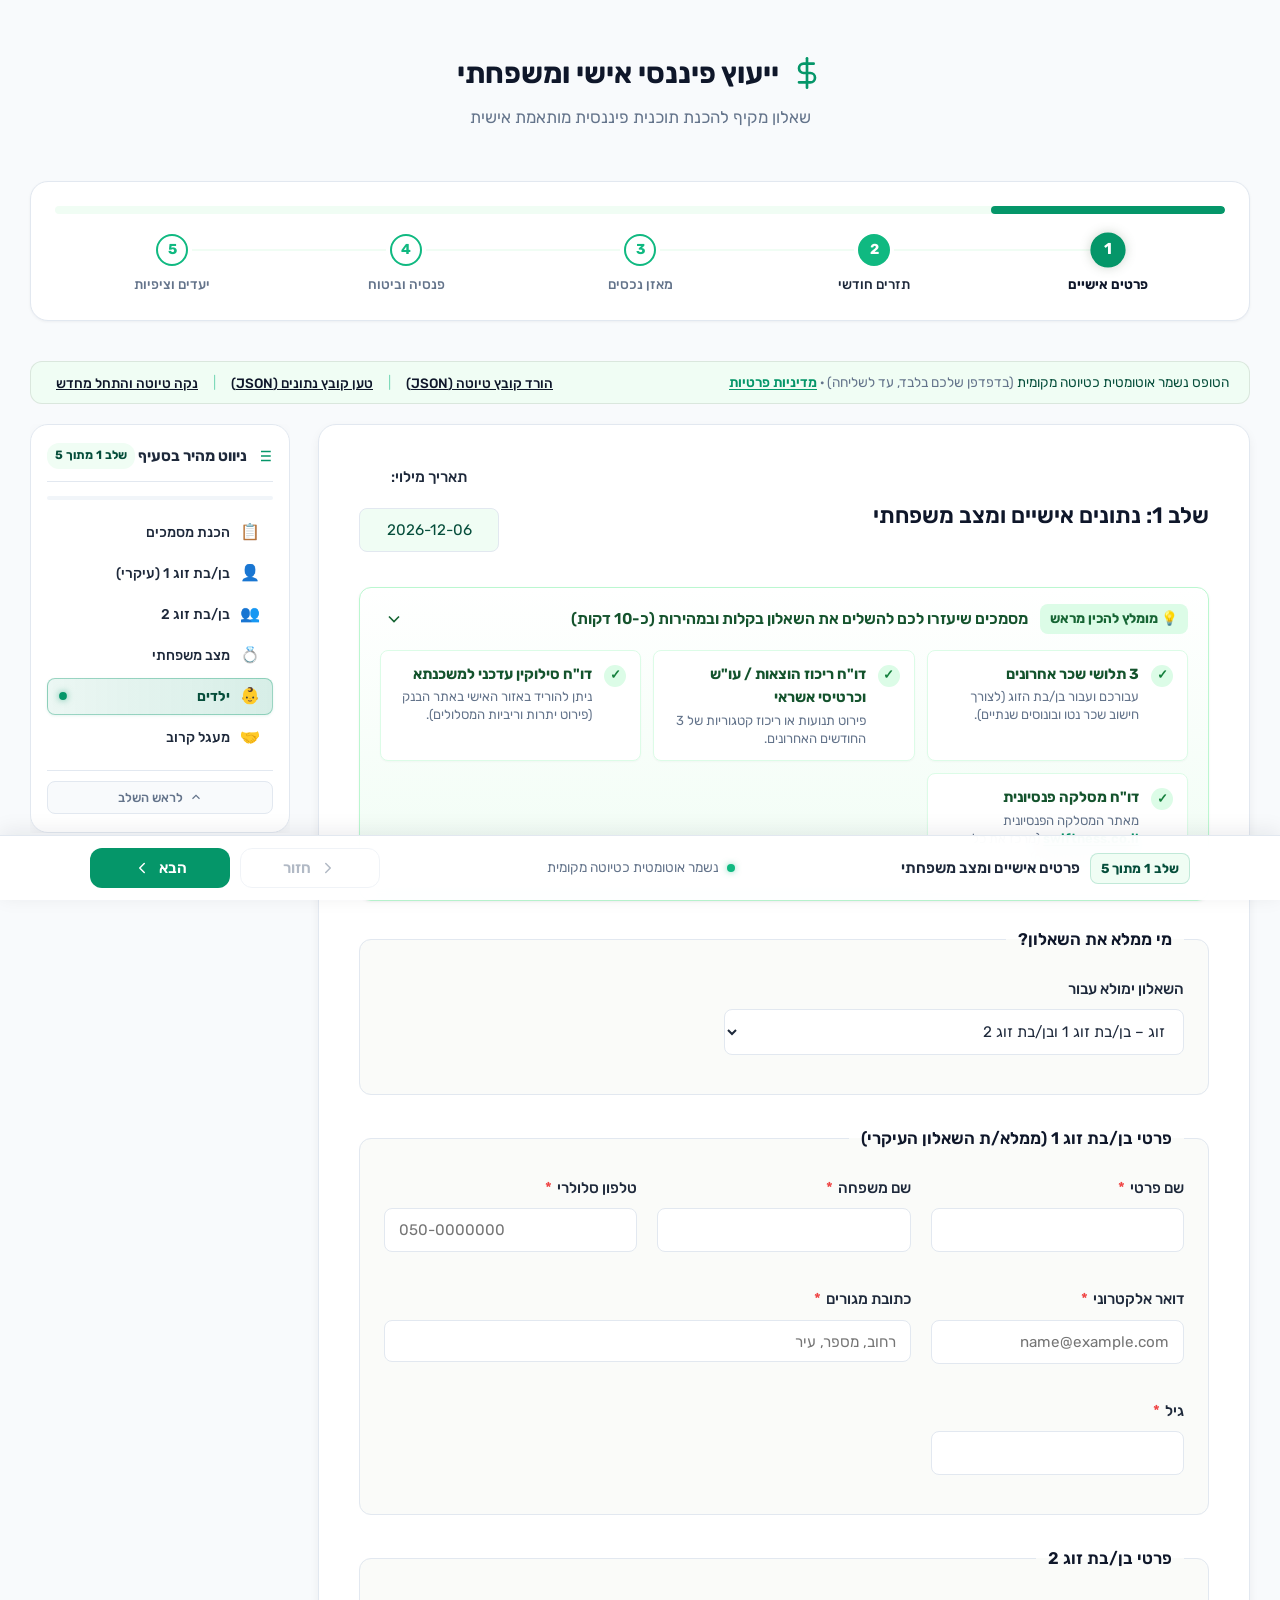
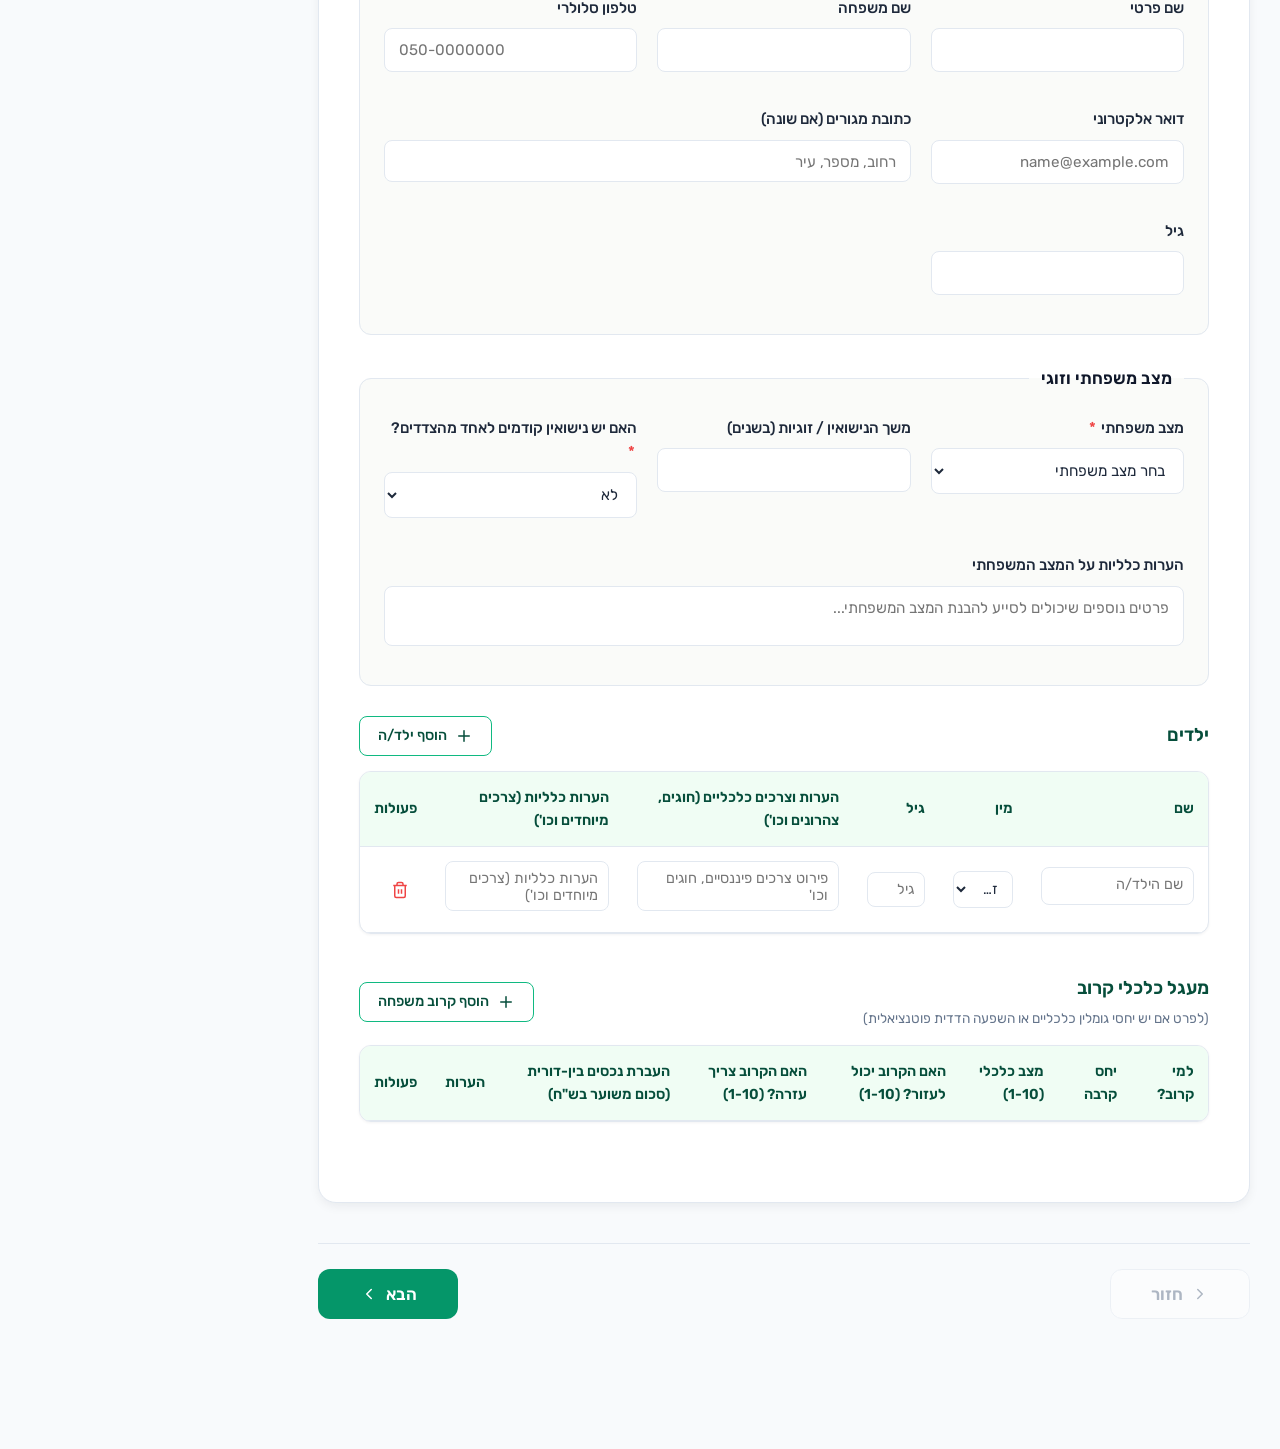
==== commit 8e6b8e3c: "Questionnaire v2: reliable submit, consent, single/couple mode, cleaner data - Submit: success only " ====
--- a/index.html
+++ b/index.html
@@ -4,7 +4,9 @@
   <meta charset="UTF-8">
   <meta name="viewport" content="width=device-width, initial-scale=1.0">
   <title>שאלון פרטים אישיים לייעוץ פיננסי אישי</title>
-  
+  <!-- Private client questionnaire: keep it out of search engines -->
+  <meta name="robots" content="noindex, nofollow">
+
   <!-- Google Fonts - Rubik -->
   <link rel="preconnect" href="https://fonts.googleapis.com">
   <link rel="preconnect" href="https://fonts.gstatic.com" crossorigin>
@@ -60,7 +62,7 @@
 
     <!-- Draft Status -->
     <div class="draft-status-bar">
-      <span id="draftStatus">הטופס נשמר אוטומטית כטיוטה מקומית</span>
+      <span><span id="draftStatus">הטופס נשמר אוטומטית כטיוטה מקומית</span> <span class="draft-privacy-note">(בדפדפן שלכם בלבד, עד לשליחה) · <a href="privacy.html" target="_blank" rel="noopener">מדיניות פרטיות</a></span></span>
       <div class="draft-actions">
         <button type="button" class="btn-text" id="downloadDraftBtn">הורד קובץ טיוטה (JSON)</button>
         <span class="divider">|</span>
@@ -166,7 +168,7 @@
                   <span class="check-icon">✓</span>
                   <div>
                     <strong>דו"ח מסלקה פנסיונית</strong>
-                    <p>מאתר המסלקה הפנסיונית swiftness.co.il (מרכז את כל החסכונות והביטוחים).</p>
+                    <p>מאתר המסלקה הפנסיונית <a href="https://www.swiftness.co.il" target="_blank" rel="noopener noreferrer">swiftness.co.il</a> (מרכז את כל החסכונות והביטוחים).</p>
                   </div>
                 </div>
               </div>
@@ -174,6 +176,20 @@
           </div>
 
 
+
+          <!-- Household type: hides everything related to partner 2 when filling alone -->
+          <fieldset class="household-fieldset" id="household_fieldset">
+            <legend>מי ממלא את השאלון?</legend>
+            <div class="form-grid">
+              <div class="form-group span-2">
+                <label for="household_type">השאלון ימולא עבור</label>
+                <select id="household_type" name="general[household_type]">
+                  <option value="couple" selected>זוג – בן/בת זוג 1 ובן/בת זוג 2</option>
+                  <option value="single">אדם יחיד – ללא בן/בת זוג</option>
+                </select>
+              </div>
+            </div>
+          </fieldset>
 
           <!-- Partner 1 -->
           <fieldset class="partner-fieldset" id="partner1_fieldset">
@@ -315,7 +331,7 @@
               <table id="circleTable" class="dynamic-table">
                 <thead>
                   <tr>
-                    <th>למי קרוב? (בן זוג 1 / 2)</th>
+                    <th>למי קרוב?</th>
                     <th>יחס קרבה</th>
                     <th>מצב כלכלי (1-10)</th>
                     <th>האם הקרוב יכול לעזור? (1-10)</th>
@@ -623,6 +639,7 @@
               <table id="mortgageTable" class="dynamic-table">
                 <thead>
                   <tr>
+                    <th>שייך לנכס</th>
                     <th>בנק מלווה</th>
                     <th>שם המסלול (פריים, קל"צ, משתנה וכו')</th>
                     <th>סכום מקורי (ש"ח)</th>
@@ -852,7 +869,7 @@
               <line x1="12" y1="16" x2="12" y2="12"></line>
               <line x1="12" y1="8" x2="12.01" y2="8"></line>
             </svg>
-            <span><strong>איך משיגים את נתוני הפנסיה?</strong>כדי לקבל תמונת מצב מלאה על כל החסכונות הפנסיוניים שלכם, היכנסו לאתר 'המסלקה הפנסיונית' (https://www.swiftness.co.il). לאחר הרשמה קצרה והזדהות מאובטחת, המערכת תפיק עבורכם דו"ח ריכוז נתונים שמרכז את כל קרנות הפנסיה, קופות הגמל וביטוחי המנהלים שלכם במקום אחד.</span>
+            <span><strong>איך משיגים את נתוני הפנסיה?</strong> כדי לקבל תמונת מצב מלאה על כל החסכונות הפנסיוניים שלכם, היכנסו לאתר 'המסלקה הפנסיונית' (<a href="https://www.swiftness.co.il" target="_blank" rel="noopener noreferrer">https://www.swiftness.co.il</a>). לאחר הרשמה קצרה והזדהות מאובטחת, המערכת תפיק עבורכם דו"ח ריכוז נתונים שמרכז את כל קרנות הפנסיה, קופות הגמל וביטוחי המנהלים שלכם במקום אחד.</span>
           </div>
 
           <!-- Combined Pensions Table -->
@@ -929,7 +946,8 @@
                     <th>סוג הביטוח (חיים, בריאות, סיעוד, תאונות, מחלות קשות)</th>
                     <th>של מי?</th>
                     <th>חברה מנהלת</th>
-                    <th>פרמיה חודשית (ש"ח) / סכום כיסוי</th>
+                    <th>פרמיה חודשית (ש"ח)</th>
+                    <th>סכום כיסוי (ש"ח)</th>
                     <th>שם סוכן הביטוח</th>
                     <th>סוג הכיסוי (משלים קופת חולים / פרטי לחלוטין)</th>
                     <th class="col-actions">פעולות</th>
@@ -1199,6 +1217,27 @@
               </div>
             </div>
           </fieldset>
+
+          <!-- Consent to privacy policy (required before sending) -->
+          <fieldset class="consent-fieldset" id="consent_fieldset">
+            <legend>הסכמה למסירת המידע</legend>
+            <div class="consent-row">
+              <input type="checkbox" id="consent_privacy" name="consent[privacy]" class="custom-checkbox" required>
+              <label for="consent_privacy">
+                קראתי ואני מסכים/ה ל<a href="privacy.html" target="_blank" rel="noopener">מדיניות הפרטיות</a>,
+                ומאשר/ת למסור את הנתונים שמילאתי ליועצים הפיננסיים לצורך הכנת תוכנית פיננסית עבורי
+                (ועבור בן/בת הזוג, ככל שמולאו פרטיו בידיעתו/ה). <span class="required">*</span>
+              </label>
+            </div>
+            <p class="consent-note">אין צורך למסור מספרי תעודת זהות, מספרי כרטיס אשראי מלאים או סיסמאות – ואנחנו לא מבקשים אותם בשום שלב.</p>
+            <div id="turnstileContainer" class="turnstile-container hidden"></div>
+          </fieldset>
+
+          <!-- Honeypot: invisible to people, bots tend to fill it in -->
+          <div class="hp-field" aria-hidden="true">
+            <label for="hp_website">אל תמלאו שדה זה</label>
+            <input type="text" id="hp_website" name="hp_website" tabindex="-1" autocomplete="off">
+          </div>
         </div>
       </section>
 
@@ -1256,12 +1295,17 @@
           שאלון זה מקיף וכולל טבלאות נתונים מפורטות ומסמכים פיננסיים.<br>
           למילוי מהיר, נוח ומדויק – <strong>מומלץ מאוד לפתוח אותו במחשב</strong>.
         </p>
+        <p class="mobile-rec-desc mobile-rec-sub">שלחו לעצמכם את הקישור, ופתחו אותו כשתהיו ליד המחשב:</p>
       </div>
       <div class="mobile-rec-actions">
         <a href="#" id="sendSelfWhatsappBtn" class="btn-primary btn-wa-share" target="_blank">
           <svg viewBox="0 0 24 24" width="20" height="20" fill="currentColor"><path d="M.057 24l1.687-6.163c-1.041-1.804-1.588-3.849-1.587-5.946C.06 5.348 5.397.01 12.008.01c3.202.001 6.212 1.246 8.477 3.514 2.266 2.268 3.507 5.28 3.505 8.484-.004 6.657-5.34 11.997-11.953 11.997-2.005-.001-3.973-.502-5.724-1.455L0 24zm6.59-4.846c1.6.95 3.188 1.449 4.825 1.451 5.436 0 9.86-4.42 9.863-9.864.001-2.63-1.023-5.101-2.884-6.963C16.59 1.96 14.118.937 11.487.937 6.05 1.937 1.628 6.042 1.626 11.486c-.001 1.683.447 3.323 1.3 4.773L1.935 21.8l5.712-1.498zm11.783-6.883c-.302-.15-.1.087-.69-.377-.12-.09-.242-.18-.363-.27-.24-.18-.46-.225-.66-.03-.2.195-.78.78-.96.975-.18.195-.36.225-.66.075-.3-.15-1.265-.465-2.41-1.485-.89-.795-1.49-1.785-1.665-2.085-.175-.3-.02-.465.13-.615.135-.135.3-.35.45-.525.15-.175.2-.3.3-.5.1-.2.05-.375-.025-.525-.075-.15-.675-1.625-.925-2.225-.244-.589-.5-.589-.69-.597-.18-.008-.39-.01-.6-.01-.21 0-.555.08-.846.4-.29.32-1.11 1.08-1.11 2.63s1.13 3.05 1.285 3.26c.155.21 2.22 3.39 5.375 4.75.75.32 1.33.51 1.79.66.756.24 1.444.205 1.988.124.607-.09 1.847-.755 2.11-1.485.262-.73.262-1.355.184-1.485-.078-.13-.284-.21-.586-.36z"/></svg>
           שלח קישור לוואטסאפ (לפתיחה במחשב)
         </a>
+        <div class="mobile-rec-secondary-actions">
+          <a href="#" id="sendSelfEmailBtn" class="btn-secondary mobile-rec-mini">שלח לעצמי במייל</a>
+          <button type="button" id="copyLinkBtn" class="btn-secondary mobile-rec-mini">העתק קישור</button>
+        </div>
         <button type="button" id="continueOnMobileBtn" class="btn-text-modal">
           המשך במילוי מהטלפון בכל זאת
         </button>
@@ -1287,10 +1331,10 @@
       <div class="success-actions-container">
         <!-- Direct WhatsApp Notice Block -->
         <div class="success-action-card wa-action-card">
-          <div class="card-badge">שלב מומלץ</div>
+          <div class="card-badge">לא חובה</div>
           <div class="card-text">
-            <h3>עדכנו את היועץ בוואטסאפ שסיימתם</h3>
-            <p>הנתונים כבר נשלחו למערכת! לחצו על הכפתור כדי לשלוח ליועץ הודעת אישור מהירה (ללא צורך בצירוף קבצים):</p>
+            <h3>רוצים להגיד לנו שלום בוואטסאפ?</h3>
+            <p>הנתונים כבר הגיעו אלינו ואנחנו מעודכנים אוטומטית – אין צורך לעשות דבר נוסף. אם בכל זאת בא לכם, אפשר לשלוח הודעה קצרה:</p>
           </div>
           <div class="wa-buttons-group">
             <a href="#" target="_blank" class="btn-wa-direct" id="successWhatsappBtn1">
@@ -1332,7 +1376,30 @@
     </div>
   </div>
 
+  <!-- Submission failed: the data is NOT lost, offer retry / backup / contact -->
+  <div id="submitErrorModal" class="modal hidden" role="alertdialog" aria-labelledby="submitErrorTitle">
+    <div class="modal-content submit-error-content">
+      <div class="modal-header submit-error-header">
+        <div class="error-icon-wrapper">!</div>
+        <h2 id="submitErrorTitle">השליחה לא הצליחה</h2>
+        <p class="success-subtitle">
+          לא נורא – <strong>כל מה שמילאתם שמור</strong> בדפדפן ולא אבד. ייתכן שיש תקלה זמנית באינטרנט או אצלנו.
+        </p>
+      </div>
+      <div class="success-actions-container">
+        <button type="button" class="btn-primary" id="retrySubmitBtn">נסו לשלוח שוב</button>
+        <button type="button" class="btn-secondary" id="errorDownloadJsonBtn">הורדת קובץ גיבוי (לשליחה ליועץ)</button>
+        <a href="#" target="_blank" rel="noopener" class="btn-secondary" id="errorWhatsappBtn">פנו אלינו בוואטסאפ</a>
+      </div>
+      <div class="modal-footer success-modal-footer">
+        <span class="submit-error-detail" id="submitErrorDetail"></span>
+        <button type="button" class="btn-text-sub" id="closeSubmitErrorBtn">סגירה</button>
+      </div>
+    </div>
+  </div>
+
   <!-- JS Code -->
+  <script src="config.js"></script>
   <script src="app.js"></script>
 </body>
 </html>
--- a/style.css
+++ b/style.css
@@ -2288,3 +2288,168 @@
 
 
 
+
+/* ==========================================================================
+   Additions: household type, "pick or write" cells, consent, errors, phones
+   ========================================================================== */
+
+/* Links inside text (pension clearing house, privacy policy) */
+.checklist-item a,
+.info-box a,
+.consent-row a,
+.draft-privacy-note a,
+.policy a {
+  color: var(--color-primary);
+  font-weight: 600;
+  text-decoration: underline;
+  text-underline-offset: 2px;
+}
+.checklist-item a:hover,
+.info-box a:hover,
+.consent-row a:hover,
+.draft-privacy-note a:hover { color: var(--color-primary-dark); }
+
+.draft-privacy-note { color: var(--color-text-muted); }
+
+/* Household type */
+.household-fieldset .form-group { max-width: 460px; }
+
+/* "Pick from a list, or write your own" */
+.combo-cell {
+  display: flex;
+  flex-direction: column;
+  gap: 6px;
+  min-width: 130px;
+}
+.combo-cell .combo-input { margin-top: 0; }
+.combo-cell:has(> .combo-input[style*="var(--color-error)"]) .combo-select {
+  border-color: var(--color-error);
+  background-color: var(--color-error-bg);
+}
+
+/* Suspicious / impossible values (never blocks the client) */
+tr.row-warning td { background-color: var(--color-warning-bg) !important; }
+tr.row-warning { outline: 1.5px solid var(--color-warning); outline-offset: -1px; }
+
+/* Consent */
+.consent-fieldset { background: var(--color-primary-soft); border-color: rgba(5, 150, 105, 0.3); }
+.consent-row { display: flex; align-items: flex-start; gap: 12px; padding: 6px 0; }
+.consent-row input[type="checkbox"] { width: 22px; height: 22px; flex: 0 0 22px; margin-top: 3px; accent-color: var(--color-primary); }
+.consent-row label { line-height: 1.7; cursor: pointer; }
+.consent-row.has-error { padding: 10px; border-radius: var(--radius-sm); background: var(--color-error-bg); outline: 1.5px solid var(--color-error); }
+.consent-row .error-message { flex-basis: 100%; }
+.consent-note { margin-top: 8px; font-size: 0.85rem; color: var(--color-text-muted); }
+.turnstile-container { margin-top: 14px; }
+
+/* Honeypot: hidden from people, visible to simple bots */
+.hp-field { position: absolute !important; width: 1px; height: 1px; opacity: 0; overflow: hidden; clip: rect(0 0 0 0); clip-path: inset(50%); pointer-events: none; white-space: nowrap; }
+
+/* Submission failed */
+.submit-error-header { padding-bottom: 8px; }
+.error-icon-wrapper {
+  width: 56px; height: 56px; margin: 0 auto 12px; border-radius: 50%;
+  background: var(--color-error-bg); color: var(--color-error);
+  display: flex; align-items: center; justify-content: center;
+  font-size: 1.9rem; font-weight: 700; border: 2px solid rgba(239, 68, 68, 0.35);
+}
+.submit-error-content { max-width: 520px; }
+.submit-error-content .btn-primary,
+.submit-error-content .btn-secondary { width: 100%; justify-content: center; text-decoration: none; padding: 12px 18px; }
+.submit-error-detail { font-size: 0.8rem; color: var(--color-text-muted); }
+
+/* Phone-recommendation modal */
+.mobile-rec-sub { margin-top: -4px; font-size: 0.9rem; }
+.mobile-rec-secondary-actions { display: flex; gap: 10px; width: 100%; }
+.mobile-rec-mini { flex: 1; justify-content: center; text-decoration: none; padding: 9px 10px; }
+
+/* ==========================================================================
+   Phones: every table row becomes a card, one field per line
+   ========================================================================== */
+@media (max-width: 768px) {
+  body { font-size: 16px; }
+
+  /* Inputs at 16px prevent the automatic zoom on iPhones */
+  input, select, textarea,
+  .dynamic-table td input, .dynamic-table td select, .dynamic-table td textarea {
+    font-size: 16px;
+    min-height: 44px;
+  }
+
+  .responsive-table-wrapper {
+    overflow: visible;
+    border: 0;
+    box-shadow: none;
+    background: none;
+    background-image: none;
+  }
+  .dynamic-table { min-width: 0; }
+  .dynamic-table thead { display: none; }
+  .dynamic-table, .dynamic-table tbody { display: block; width: 100%; }
+  .dynamic-table tbody tr {
+    display: block;
+    background: #fff;
+    border: 1.5px solid var(--color-border);
+    border-radius: var(--radius-md);
+    padding: 8px 14px 12px;
+    margin-bottom: 12px;
+    box-shadow: var(--shadow-sm);
+  }
+  .dynamic-table td {
+    display: block;
+    padding: 6px 0;
+    border: 0;
+    width: 100%;
+  }
+  .dynamic-table td[data-label]::before {
+    content: attr(data-label);
+    display: block;
+    margin-bottom: 3px;
+    font-size: 0.8rem;
+    font-weight: 600;
+    color: var(--color-text-muted);
+  }
+  .dynamic-table td.col-actions { width: 100%; text-align: left; padding-top: 2px; }
+  .dynamic-table td.col-actions .btn-delete { margin-right: auto; }
+
+  /* Expenses: compact card - name on top, three months side by side */
+  #expensesTable tbody tr {
+    display: grid;
+    grid-template-columns: repeat(3, 1fr);
+    gap: 4px 8px;
+    padding: 8px 12px;
+  }
+  #expensesTable tbody td { grid-column: 1 / -1; padding: 2px 0; }
+  #expensesTable tbody td:nth-child(2),
+  #expensesTable tbody td:nth-child(3),
+  #expensesTable tbody td:nth-child(4) { grid-column: auto; }
+  #expensesTable tbody td:nth-child(1)::before { display: none; }
+  #expensesTable tbody td:nth-child(1) textarea { font-weight: 600; }
+
+  /* Fewer controls, bigger buttons */
+  #uploadJsonBtn, #downloadDraftBtn,
+  .draft-actions .divider { display: none !important; }
+  .form-footer { display: none; }
+  .floating-save-status, .floating-step-info { display: none; }
+  .floating-action-bar { padding: 10px 12px; }
+  .floating-bar-content { gap: 10px; }
+  .floating-nav-buttons { flex: 1; }
+  .floating-nav-buttons .btn-nav { flex: 1; padding: 13px 10px; font-size: 1rem; }
+  .step-sidebar { display: none !important; }
+  body { padding-bottom: 90px; }
+  .kpi-metric-divider { display: none; }
+}
+
+/* Never let a wide child stretch the page sideways */
+.form-main-content { min-width: 0; flex: 1 1 0; }
+@media (max-width: 768px) {
+  .form-layout-wrapper { display: block; }
+  .kpi-metrics-grid { flex-direction: column; align-items: stretch; }
+}
+
+/* Long <option> texts must not widen a fieldset (default min-width is min-content) */
+fieldset { min-width: 0; }
+select { max-width: 100%; text-overflow: ellipsis; }
+.form-group { min-width: 0; }
+@media (max-width: 600px) {
+  .form-grid { grid-template-columns: minmax(0, 1fr); }
+}
